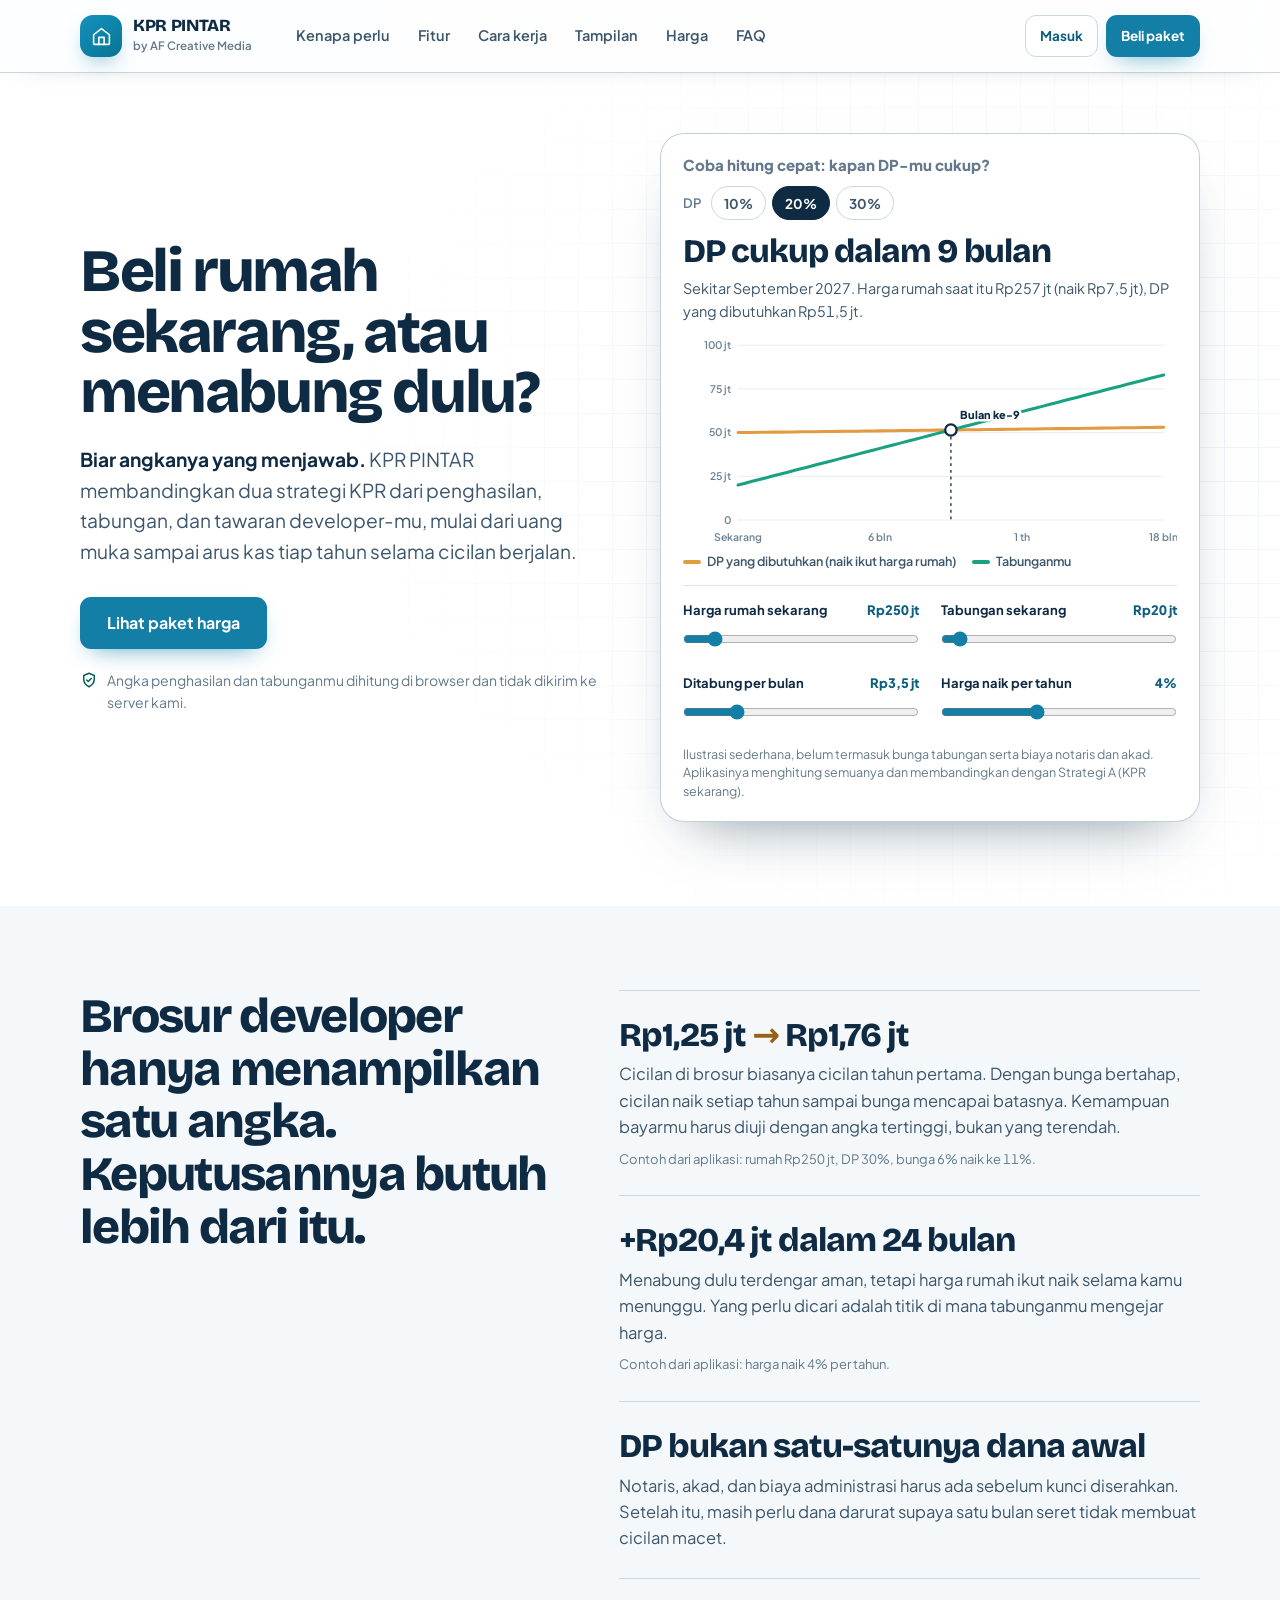
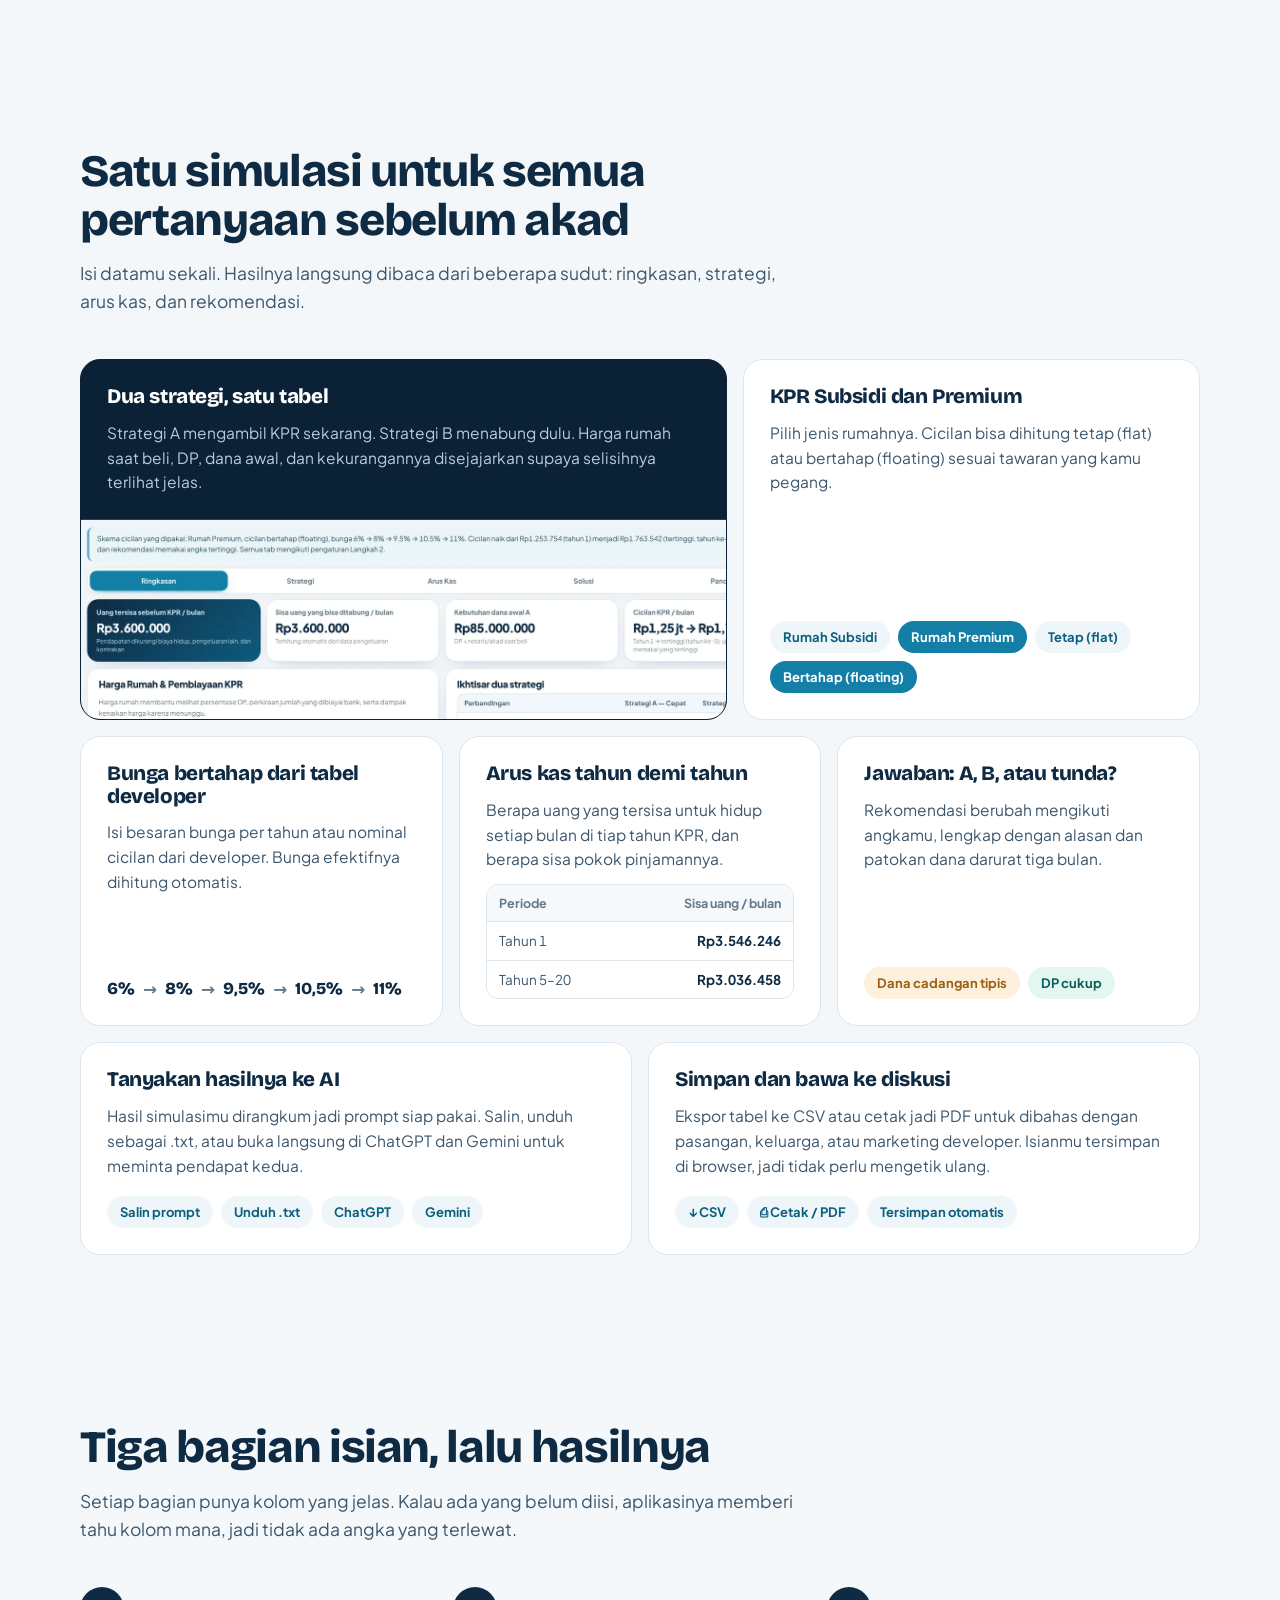
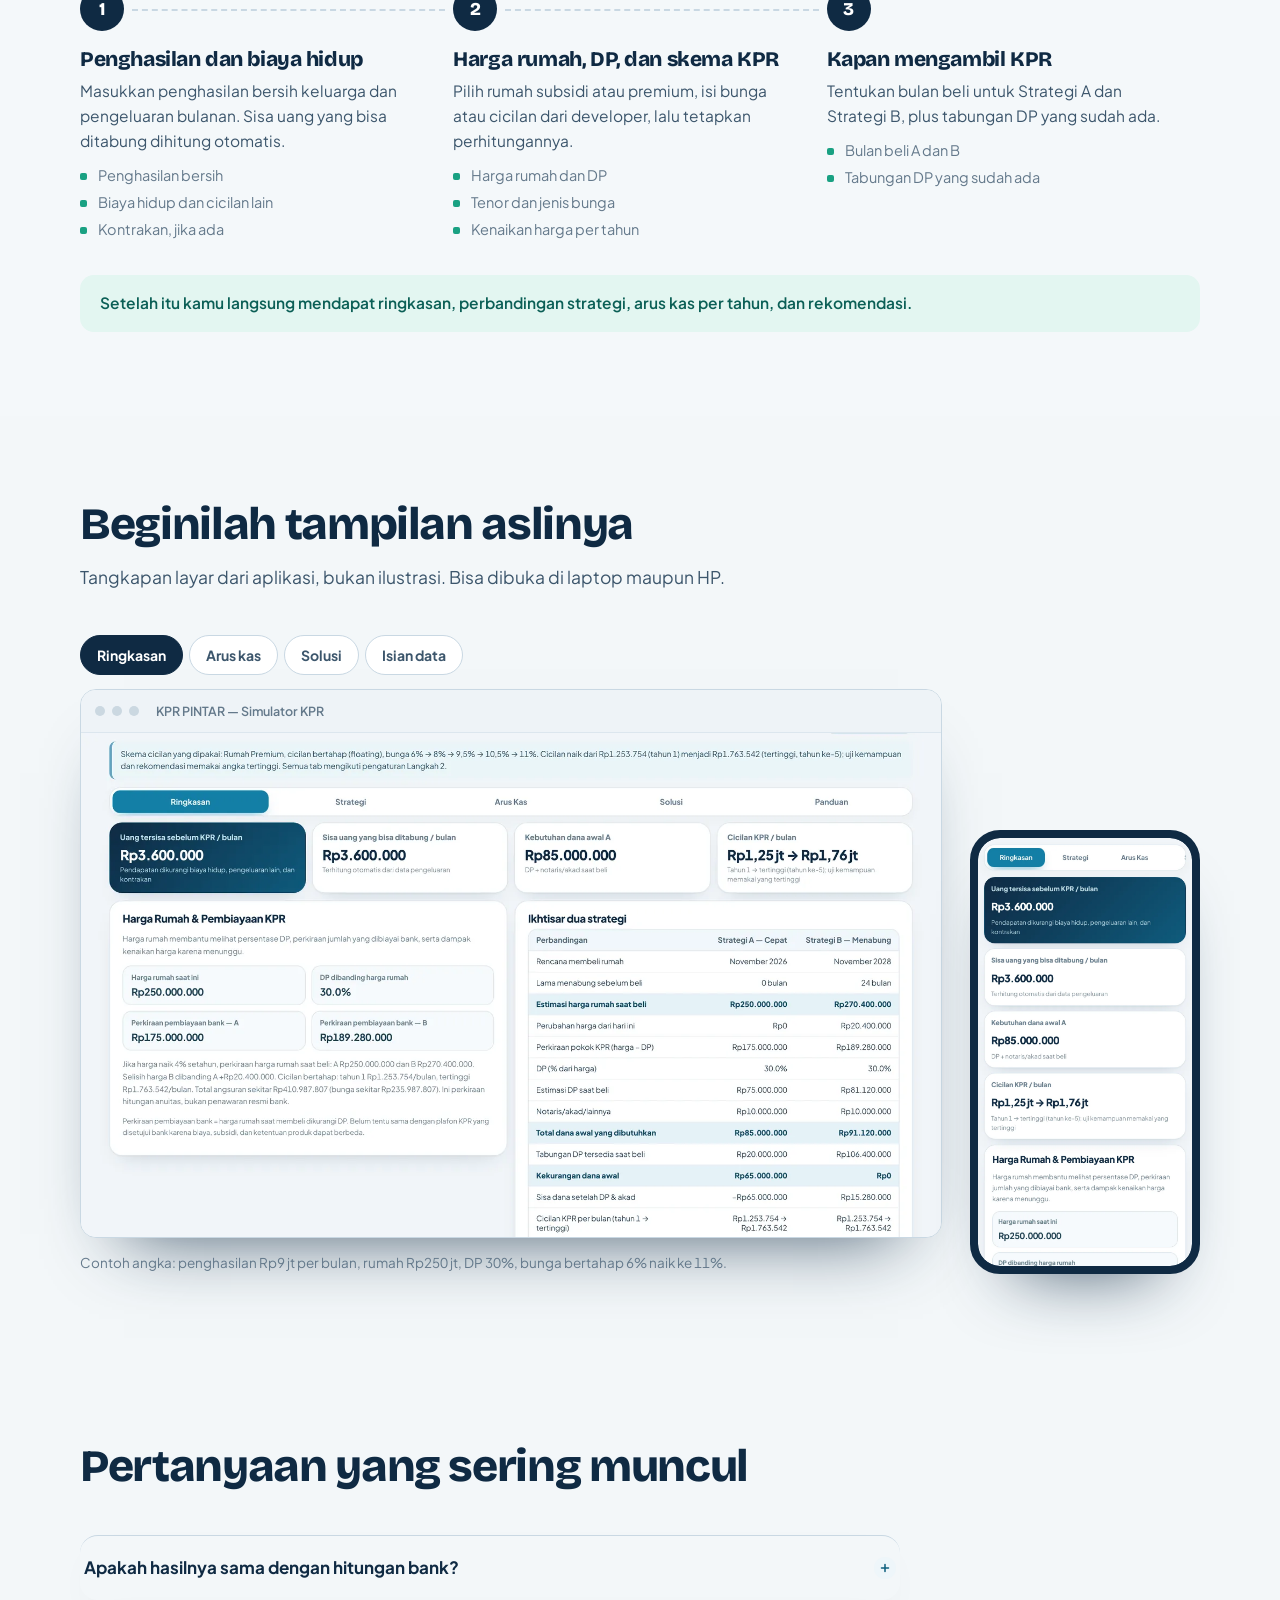
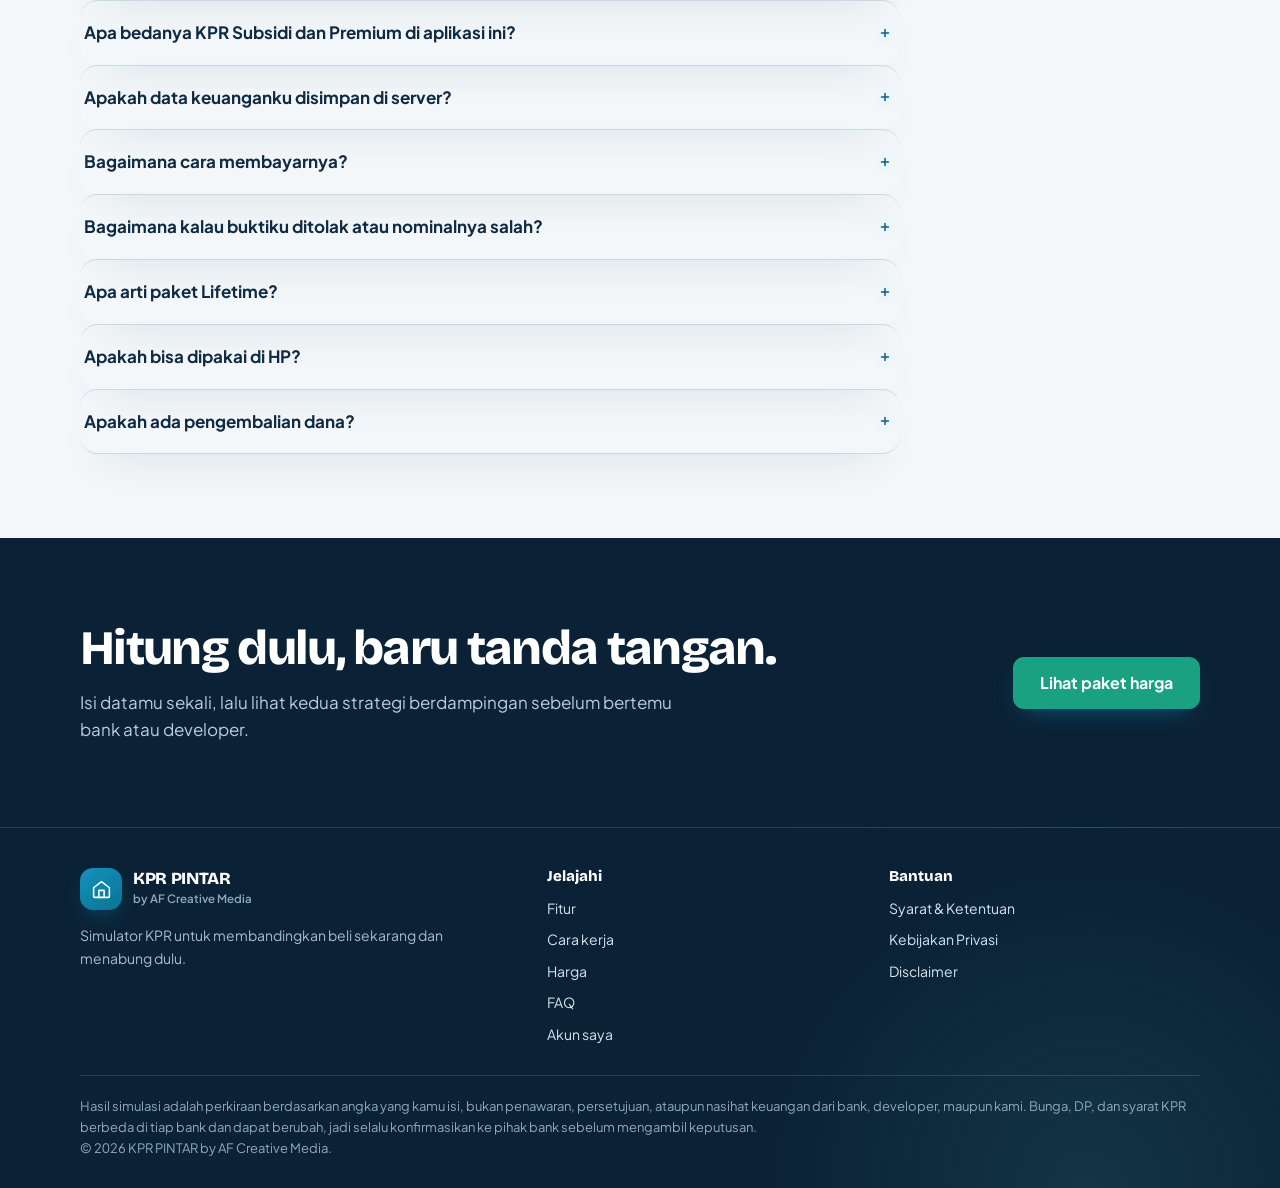
==== kprpintar/index.html @ 0c250f59 "Implement code changes to enhance functionality and improve performance Signed-off-by: Ferry Kusuma " ====
<!doctype html>
<html lang="id">
  <head>
    <meta charset="utf-8" />
    <meta name="viewport" content="width=device-width,initial-scale=1" />
    <title>
      KPR PINTAR — Simulator KPR: beli rumah sekarang atau menabung dulu
    </title>
    <meta
      name="description"
      content="Simulator KPR yang membandingkan ambil KPR sekarang dengan menabung dulu. Subsidi dan Premium, bunga bertahap, arus kas per tahun, dan rekomendasi dari angkamu sendiri."
    />
    <meta name="theme-color" content="#147fa6" />
    <meta property="og:title" content="KPR PINTAR — Simulator KPR" />
    <meta
      property="og:description"
      content="Beli rumah sekarang, atau menabung dulu? Bandingkan dua strategi KPR dari angkamu sendiri."
    />
    <meta property="og:type" content="website" />
    <link
      rel="icon"
      href="data:image/svg+xml,%3Csvg xmlns='http://www.w3.org/2000/svg' viewBox='0 0 64 64'%3E%3Crect width='64' height='64' rx='16' fill='%23147fa6'/%3E%3Cpath d='m14 31 18-14 18 14v18a2 2 0 0 1-2 2H16a2 2 0 0 1-2-2z' fill='none' stroke='white' stroke-width='4' stroke-linejoin='round'/%3E%3Cpath d='M27 51V37h10v14' fill='none' stroke='white' stroke-width='4' stroke-linejoin='round'/%3E%3C/svg%3E"
    />
    <link rel="stylesheet" href="assets/site.css" />
    <link rel="stylesheet" href="assets/modern.css" />
    <style>
      /* ===== halaman landing ===== */
      .sec {
        padding: 84px 0;
      }
      .sec.alt {
        background: var(--paper);
      }
      .sec-head {
        max-width: 720px;
        margin-bottom: 44px;
      }
      .sec-head h2 {
        font-size: clamp(1.85rem, 3.6vw, 2.8rem);
        letter-spacing: -0.03em;
      }
      .sec-head p {
        margin-top: 14px;
        font-size: 17.5px;
        max-width: 62ch;
      }
      .lead {
        font-size: clamp(1.05rem, 1.5vw, 1.2rem);
        line-height: 1.6;
        max-width: 56ch;
      }

      /* hero */
      .hero {
        position: relative;
        padding: 60px 0 84px;
        overflow: hidden;
        background: #fff;
      }
      .hero::before {
        content: "";
        position: absolute;
        inset: 0;
        background-image:
          linear-gradient(#e2ecf2 1px, transparent 1px),
          linear-gradient(90deg, #e2ecf2 1px, transparent 1px);
        background-size: 34px 34px;
        -webkit-mask-image: radial-gradient(
          ellipse 75% 85% at 78% 45%,
          #000 10%,
          transparent 72%
        );
        mask-image: radial-gradient(
          ellipse 75% 85% at 78% 45%,
          #000 10%,
          transparent 72%
        );
      }
      .hero .container {
        position: relative;
        display: grid;
        grid-template-columns: minmax(0, 1fr) minmax(0, 540px);
        gap: 56px;
        align-items: center;
      }
      .hero h1 {
        font-size: clamp(2.4rem, 4.7vw, 3.9rem);
        line-height: 1;
        letter-spacing: -0.04em;
        text-wrap: balance;
      }
      .hero .lead {
        margin-top: 22px;
      }
      .cta-row {
        display: flex;
        gap: 12px;
        flex-wrap: wrap;
        margin-top: 30px;
      }
      .hero-note {
        margin-top: 20px;
        font-size: 14px;
        color: var(--muted);
        display: flex;
        gap: 9px;
        align-items: flex-start;
        max-width: 52ch;
      }
      .hero-note svg {
        width: 18px;
        height: 18px;
        flex: none;
        margin-top: 2px;
        color: var(--aqua-d);
      }

      /* simulasi cepat */
      .sim {
        background: #fff;
        border: 1px solid var(--line);
        border-radius: 24px;
        padding: 22px 22px 20px;
        box-shadow:
          0 30px 60px -36px #0f2a4399,
          0 2px 0 #fff inset;
      }
      .sim-top {
        display: flex;
        justify-content: space-between;
        align-items: flex-start;
        gap: 12px;
        flex-wrap: wrap;
      }
      .sim h2 {
        font: 800 15px/1.2 var(--f-body);
        letter-spacing: 0;
        color: var(--muted);
      }
      .dp-chips {
        display: flex;
        gap: 6px;
        align-items: center;
      }
      .dp-chips span {
        font-size: 13px;
        font-weight: 600;
        color: var(--muted);
        margin-right: 4px;
      }
      .chip {
        min-height: 34px;
        padding: 0 12px;
        border-radius: 999px;
        border: 1.5px solid var(--line2);
        background: #fff;
        color: var(--ink2);
        font: 700 13.5px var(--f-body);
        cursor: pointer;
      }
      .chip[aria-pressed="true"] {
        background: var(--ink);
        border-color: var(--ink);
        color: #fff;
      }
      .sim-answer {
        margin: 14px 0 4px;
      }
      .sim-answer b {
        display: block;
        font: 800 clamp(1.5rem, 2.6vw, 2.05rem)/1.08 var(--f-head);
        letter-spacing: -0.03em;
        color: var(--ink);
      }
      .sim-answer p {
        margin-top: 8px;
        font-size: 14.5px;
        line-height: 1.55;
        color: var(--ink2);
      }
      .sim svg.chart {
        display: block;
        width: 100%;
        height: auto;
        margin-top: 8px;
      }
      .chart text {
        font: 600 11px var(--f-body);
        fill: #6b8294;
      }
      .chart .gl {
        stroke: #e5edf2;
        stroke-width: 1;
      }
      .chart .ln {
        fill: none;
        stroke-width: 3.2;
        stroke-linecap: round;
        stroke-linejoin: round;
      }
      .chart .ln.need {
        stroke: var(--amber);
      }
      .chart .ln.sav {
        stroke: var(--aqua);
      }
      .chart .mk {
        fill: #fff;
        stroke: var(--ink);
        stroke-width: 2.4;
      }
      .chart .vx {
        stroke: var(--ink);
        stroke-width: 1.4;
        stroke-dasharray: 3 4;
      }
      .chart .tag {
        font: 800 11.5px var(--f-body);
        fill: var(--ink);
        paint-order: stroke;
        stroke: #fff;
        stroke-width: 5px;
        stroke-linejoin: round;
      }
      .chart.draw .ln {
        stroke-dasharray: 1;
        stroke-dashoffset: 1;
        animation: dash 1.1s cubic-bezier(0.3, 0.7, 0.2, 1) 0.15s forwards;
      }
      @keyframes dash {
        to {
          stroke-dashoffset: 0;
        }
      }
      .legend {
        display: flex;
        gap: 16px;
        flex-wrap: wrap;
        font-size: 12.5px;
        font-weight: 600;
        color: var(--ink2);
        margin: 2px 0 14px;
      }
      .legend i {
        display: inline-block;
        width: 18px;
        height: 4px;
        border-radius: 2px;
        margin-right: 6px;
        vertical-align: middle;
      }
      .sliders {
        display: grid;
        grid-template-columns: 1fr 1fr;
        gap: 14px 22px;
        padding-top: 14px;
        border-top: 1px solid var(--line);
      }
      .sl label {
        display: flex;
        justify-content: space-between;
        gap: 8px;
        font-size: 13px;
        font-weight: 700;
        color: var(--ink);
        margin-bottom: 4px;
      }
      .sl output {
        font-weight: 800;
        color: var(--brand-d);
      }
      .sl input[type="range"] {
        width: 100%;
        accent-color: var(--brand);
        margin: 0;
        height: 28px;
      }
      .sim-foot {
        margin-top: 12px;
        font-size: 12.5px;
        color: var(--muted);
        line-height: 1.5;
      }

      /* masalah */
      .problem {
        display: grid;
        grid-template-columns: minmax(0, 0.9fr) minmax(0, 1.1fr);
        gap: 64px;
        align-items: start;
      }
      .problem h2 {
        font-size: clamp(1.9rem, 3.8vw, 3rem);
        letter-spacing: -0.035em;
        position: sticky;
        top: 96px;
      }
      .facts {
        display: grid;
        gap: 0;
      }
      .fact {
        padding: 26px 0;
        border-top: 1px solid var(--line2);
      }
      .fact:last-child {
        border-bottom: 1px solid var(--line2);
      }
      .fact b {
        display: block;
        font: 800 clamp(1.5rem, 2.6vw, 2.15rem)/1.1 var(--f-head);
        letter-spacing: -0.03em;
        color: var(--ink);
        margin-bottom: 8px;
      }
      .fact b em {
        font-style: normal;
        color: var(--amber-d);
      }
      .fact p {
        max-width: 52ch;
        font-size: 16.5px;
      }
      .fact small {
        display: block;
        margin-top: 8px;
        color: var(--muted);
        font-size: 13px;
      }

      /* fitur */
      .bento {
        display: grid;
        grid-template-columns: repeat(12, 1fr);
        gap: 16px;
      }
      .bx {
        border-radius: 20px;
        border: 1px solid var(--line);
        background: #fff;
        padding: 26px;
        display: flex;
        flex-direction: column;
        gap: 12px;
        min-width: 0;
      }
      .bx h3 {
        font-size: 1.28rem;
        letter-spacing: -0.02em;
      }
      .bx p {
        font-size: 15.5px;
      }
      .bx.s7 {
        grid-column: span 7;
      }
      .bx.s5 {
        grid-column: span 5;
      }
      .bx.s4 {
        grid-column: span 4;
      }
      .bx.s6 {
        grid-column: span 6;
      }
      .bx.dark {
        background: var(--navy);
        border-color: var(--navy);
        color: #b8cddc;
      }
      .bx.dark h3 {
        color: #fff;
      }
      .bx.shot {
        overflow: hidden;
        padding-bottom: 0;
      }
      .bx.shot .crop {
        margin: 12px -26px 0;
        height: 200px;
        overflow: hidden;
        border-top: 1px solid #ffffff22;
        position: relative;
      }
      .bx.shot .crop img {
        display: block;
        width: 118%;
        height: auto;
        max-width: none;
        margin-left: -3%;
        border-radius: 10px 10px 0 0;
        box-shadow: 0 -10px 40px -10px #0006;
      }
      .mini {
        display: flex;
        flex-wrap: wrap;
        gap: 8px;
        margin-top: auto;
        padding-top: 6px;
      }
      .pill {
        display: inline-flex;
        align-items: center;
        min-height: 32px;
        padding: 0 13px;
        border-radius: 999px;
        background: var(--brand-50);
        color: var(--brand-d);
        font: 700 13px var(--f-body);
      }
      .pill.on {
        background: var(--brand);
        color: #fff;
      }
      .pill.amber {
        background: var(--amber-50);
        color: var(--amber-d);
      }
      .pill.green {
        background: var(--aqua-50);
        color: var(--aqua-d);
      }
      .steps-mini {
        display: flex;
        align-items: center;
        flex-wrap: wrap;
        gap: 6px 8px;
        margin-top: auto;
        font: 800 1.05rem var(--f-head);
        color: var(--ink);
      }
      .steps-mini i {
        font-style: normal;
        color: var(--muted);
        font-family: var(--f-body);
      }
      .mini-tbl {
        margin-top: auto;
        font-size: 13.5px;
        border: 1px solid var(--line);
        border-radius: 12px;
        overflow: hidden;
      }
      .mini-tbl div {
        display: flex;
        justify-content: space-between;
        padding: 8px 12px;
        border-top: 1px solid var(--line);
      }
      .mini-tbl div:first-child {
        border-top: 0;
        background: #f5f9fb;
        color: var(--muted);
        font-weight: 700;
        font-size: 12.5px;
      }
      .mini-tbl b {
        color: var(--ink);
      }

      /* cara kerja */
      .how {
        display: grid;
        grid-template-columns: repeat(3, 1fr);
        gap: 0;
        counter-reset: s;
        position: relative;
      }
      .how > li {
        list-style: none;
        padding: 0 28px 0 0;
        position: relative;
      }
      .how > li::before {
        counter-increment: s;
        content: counter(s);
        display: grid;
        place-items: center;
        width: 44px;
        height: 44px;
        border-radius: 50%;
        background: var(--ink);
        color: #fff;
        font: 800 18px var(--f-head);
        margin-bottom: 18px;
        position: relative;
        z-index: 1;
      }
      .how > li::after {
        content: "";
        position: absolute;
        left: 52px;
        right: 8px;
        top: 22px;
        border-top: 2px dashed var(--line2);
      }
      .how > li:last-child::after {
        display: none;
      }
      .how h3 {
        font-size: 1.3rem;
        margin-bottom: 8px;
      }
      .how p {
        max-width: 34ch;
        font-size: 15.5px;
      }
      .how ul {
        margin: 10px 0 0;
        padding: 0;
        display: grid;
        gap: 4px;
        font-size: 14.5px;
        color: var(--muted);
      }
      .how ul li {
        list-style: none;
        padding: 0 0 0 18px;
        position: relative;
      }
      .how ul li::before {
        content: "";
        position: absolute;
        left: 0;
        top: 0.62em;
        width: 7px;
        height: 7px;
        border-radius: 2px;
        background: var(--aqua);
      }
      .how-end {
        margin-top: 34px;
        padding: 16px 20px;
        border-radius: 14px;
        background: var(--aqua-50);
        color: #0b5f56;
        font-weight: 600;
        font-size: 15.5px;
      }

      /* pratinjau */
      .preview {
        display: grid;
        grid-template-columns: minmax(0, 1fr) 230px;
        gap: 28px;
        align-items: end;
      }
      .tabs {
        display: flex;
        gap: 6px;
        margin-bottom: 14px;
        flex-wrap: wrap;
      }
      .tabs button {
        min-height: 40px;
        padding: 0 16px;
        border-radius: 999px;
        border: 1.5px solid var(--line2);
        background: #fff;
        color: var(--ink2);
        font: 700 14px var(--f-body);
        cursor: pointer;
      }
      .tabs button[aria-selected="true"] {
        background: var(--ink);
        border-color: var(--ink);
        color: #fff;
      }
      .frame {
        border-radius: 16px;
        overflow: hidden;
        border: 1px solid var(--line2);
        background: #fff;
        box-shadow: 0 40px 70px -44px #0f2a43cc;
      }
      .frame-bar {
        display: flex;
        align-items: center;
        gap: 7px;
        padding: 11px 14px;
        background: #eef3f7;
        border-bottom: 1px solid var(--line);
      }
      .frame-bar i {
        width: 10px;
        height: 10px;
        border-radius: 50%;
        background: #cbd8e1;
      }
      .frame-bar span {
        margin-left: 10px;
        font-size: 12.5px;
        font-weight: 600;
        color: var(--muted);
      }
      .frame img {
        display: block;
        width: 100%;
        height: auto;
        background: #f3f6f8;
      }
      .phone {
        border-radius: 30px;
        border: 8px solid var(--ink);
        background: var(--ink);
        overflow: hidden;
        box-shadow: 0 40px 70px -44px #0f2a43cc;
      }
      .phone img {
        display: block;
        width: 100%;
        height: auto;
        border-radius: 22px;
      }
      .cap {
        margin-top: 14px;
        font-size: 13.5px;
        color: var(--muted);
      }

      /* harga */
      .plans {
        display: grid;
        grid-template-columns: repeat(auto-fit, minmax(235px, 1fr));
        gap: 16px;
        align-items: stretch;
      }
      .plan {
        display: flex;
        flex-direction: column;
        background: #fff;
        border: 1.5px solid var(--line);
        border-radius: 22px;
        padding: 26px 24px 24px;
        position: relative;
      }
      .plan h3 {
        font-size: 1.35rem;
      }
      .plan .desc {
        margin-top: 8px;
        font-size: 14.5px;
        min-height: 3.1em;
      }
      .plan .price {
        margin: 20px 0 2px;
        font: 800 2.35rem/1 var(--f-head);
        letter-spacing: -0.04em;
        color: var(--ink);
      }
      .plan .per {
        font-size: 13.5px;
        color: var(--muted);
        font-weight: 600;
      }
      .plan .eq {
        font-size: 13px;
        color: var(--aqua-d);
        font-weight: 700;
        margin-top: 2px;
        min-height: 1.4em;
      }
      .plan ul {
        list-style: none;
        margin: 20px 0 24px;
        padding: 18px 0 0;
        border-top: 1px solid var(--line);
        display: grid;
        gap: 10px;
        font-size: 14.5px;
      }
      .plan li {
        display: flex;
        gap: 10px;
        align-items: flex-start;
      }
      .plan li svg {
        width: 18px;
        height: 18px;
        flex: none;
        margin-top: 2px;
        color: var(--aqua-d);
      }
      .plan .btn {
        margin-top: auto;
      }
      .plan .tag {
        position: absolute;
        top: -13px;
        left: 20px;
        padding: 4px 12px;
        border-radius: 999px;
        background: var(--aqua);
        color: #fff;
        font: 800 12.5px var(--f-body);
      }
      .plan.hl {
        border-color: var(--aqua);
        box-shadow: 0 24px 44px -30px #18a999aa;
      }
      .plan.life {
        background: var(--navy);
        border-color: var(--navy);
      }
      .plan.life h3,
      .plan.life .price {
        color: #fff;
      }
      .plan.life .desc,
      .plan.life .per,
      .plan.life li {
        color: #b8cddc;
      }
      .plan.life ul {
        border-color: #ffffff26;
      }
      .plan.life .eq {
        color: #7fe0d1;
      }
      .plan.life li svg {
        color: #5fd6c4;
      }
      .plans-state {
        padding: 40px;
        text-align: center;
        color: var(--muted);
        border: 1.5px dashed var(--line2);
        border-radius: 18px;
        grid-column: 1/-1;
      }
      .have {
        margin-bottom: 22px;
      }
      .pay-steps {
        display: grid;
        grid-template-columns: repeat(4, 1fr);
        gap: 14px;
        margin-top: 44px;
        counter-reset: p;
        padding: 0;
        list-style: none;
      }
      .pay-steps li {
        counter-increment: p;
        padding: 16px 18px;
        border-radius: 16px;
        background: #fff;
        border: 1px solid var(--line);
        font-size: 14.5px;
        line-height: 1.5;
      }
      .pay-steps li::before {
        content: counter(p);
        display: inline-grid;
        place-items: center;
        width: 26px;
        height: 26px;
        border-radius: 50%;
        background: var(--brand-50);
        color: var(--brand-d);
        font: 800 13px var(--f-head);
        margin-bottom: 8px;
      }
      .pay-steps b {
        display: block;
        color: var(--ink);
        font-size: 15px;
        margin-bottom: 2px;
      }
      .pay-note {
        margin-top: 16px;
        font-size: 14px;
        color: var(--muted);
      }

      /* faq */
      .faq {
        max-width: 820px;
      }
      .faq details {
        border-top: 1px solid var(--line2);
      }
      .faq details:last-child {
        border-bottom: 1px solid var(--line2);
      }
      .faq summary {
        list-style: none;
        cursor: pointer;
        display: flex;
        justify-content: space-between;
        align-items: center;
        gap: 16px;
        padding: 20px 4px;
        font: 700 17px/1.4 var(--f-body);
        color: var(--ink);
      }
      .faq summary::-webkit-details-marker {
        display: none;
      }
      .faq summary::after {
        content: "";
        flex: none;
        width: 22px;
        height: 22px;
        border-radius: 50%;
        background: var(--brand-50)
          url("data:image/svg+xml,%3Csvg xmlns='http://www.w3.org/2000/svg' viewBox='0 0 24 24' fill='none' stroke='%230e5f7e' stroke-width='2.6' stroke-linecap='round'%3E%3Cpath d='M12 6v12M6 12h12'/%3E%3C/svg%3E")
          center/14px no-repeat;
        transition: transform 0.2s;
      }
      .faq details[open] summary::after {
        transform: rotate(45deg);
      }
      .faq details p {
        padding: 0 44px 22px 4px;
        font-size: 16px;
        max-width: 66ch;
      }

      /* penutup */
      .closing {
        background: var(--navy);
        color: #b8cddc;
        padding: 84px 0;
      }
      .closing .container {
        display: grid;
        grid-template-columns: minmax(0, 1.2fr) auto;
        gap: 32px;
        align-items: center;
      }
      .closing h2 {
        color: #fff;
        font-size: clamp(1.9rem, 3.8vw, 3rem);
        letter-spacing: -0.035em;
        max-width: 22ch;
        text-wrap: balance;
      }
      .closing p {
        margin-top: 14px;
        max-width: 50ch;
        font-size: 17px;
      }
      .closing .cta-row {
        margin: 0;
      }
      .subscription-dialog {
        width: min(1120px, calc(100% - 28px));
        max-height: min(90vh, 920px);
        padding: 0;
        overflow: auto;
        border: 1px solid #ffffffb8;
        border-radius: 24px;
        background: rgba(255, 255, 255, 0.88);
        color: var(--ink2);
        box-shadow: 0 36px 100px -38px #071e34aa;
        backdrop-filter: blur(18px) saturate(1.25);
        -webkit-backdrop-filter: blur(18px) saturate(1.25);
      }
      .subscription-dialog::backdrop {
        background: rgba(7, 28, 44, 0.42);
        backdrop-filter: blur(6px);
        -webkit-backdrop-filter: blur(6px);
      }
      .subscription-dialog .sub-dlg {
        padding: clamp(20px, 4vw, 36px);
      }
      .subscription-dialog .sub-dlg-head {
        display: flex;
        align-items: flex-start;
        justify-content: space-between;
        gap: 18px;
        margin-bottom: 24px;
      }
      .subscription-dialog h2 {
        font-size: clamp(1.55rem, 3vw, 2.2rem);
      }
      .subscription-dialog .sub-dlg-head p {
        margin-top: 8px;
        color: var(--muted);
      }
      .subscription-dialog .sub-dlg-close {
        display: grid;
        place-items: center;
        flex: none;
        width: 40px;
        height: 40px;
        border: 1px solid var(--line);
        border-radius: 50%;
        background: rgba(255, 255, 255, 0.78);
        color: var(--ink);
        font-size: 24px;
        cursor: pointer;
      }
      .subscription-dialog .plans {
        grid-template-columns: repeat(auto-fit, minmax(min(100%, 210px), 1fr));
        gap: 18px;
        padding: 2px 2px 12px;
      }
      @media (max-width: 560px) {
        .subscription-dialog {
          width: calc(100% - 20px);
          max-height: 92vh;
          border-radius: 18px;
        }
        .subscription-dialog .sub-dlg-head {
          margin-bottom: 18px;
        }
      }
      .site-foot {
        border-top: 1px solid #ffffff1f;
      }

      @media (max-width: 1020px) {
        .hero .container {
          grid-template-columns: 1fr;
          gap: 40px;
        }
        .problem {
          grid-template-columns: 1fr;
          gap: 28px;
        }
        .problem h2 {
          position: static;
        }
        .bx.s7,
        .bx.s5,
        .bx.s4,
        .bx.s6 {
          grid-column: span 12;
        }
        .how {
          grid-template-columns: 1fr;
          gap: 34px;
        }
        .how > li {
          padding: 0;
        }
        .how > li::after {
          display: none;
        }
        .preview {
          grid-template-columns: 1fr;
        }
        .preview .phone-wrap {
          display: none;
        }
        .pay-steps {
          grid-template-columns: 1fr 1fr;
        }
        .closing .container {
          grid-template-columns: 1fr;
        }
      }
      @media (max-width: 560px) {
        .chart text {
          font-size: 15px;
        }
        .chart .tag {
          font-size: 16px;
        }
        .sec {
          padding: 60px 0;
        }
        .hero {
          padding: 36px 0 56px;
        }
        .sliders {
          grid-template-columns: 1fr;
        }
        .pay-steps {
          grid-template-columns: 1fr;
        }
        .cta-row .btn {
          flex: 1 1 100%;
        }
        .faq details p {
          padding-right: 4px;
        }
      }
    </style>
  </head>
  <body>
    <header class="nav" id="top">
      <div class="container">
        <a class="brand" href="index.html" aria-label="KPR PINTAR — beranda">
          <span class="brand-mark"
            ><svg
              viewBox="0 0 24 24"
              fill="none"
              stroke="currentColor"
              stroke-width="1.8"
              stroke-linecap="round"
              stroke-linejoin="round"
            >
              <path d="m3 10 9-7 9 7v10a1 1 0 0 1-1 1H4a1 1 0 0 1-1-1z" />
              <path d="M9 21v-8h6v8" /></svg
          ></span>
          <span><b>KPR PINTAR</b><small>by AF Creative Media</small></span>
        </a>
        <nav class="nav-links" aria-label="Menu utama">
          <a href="#masalah">Kenapa perlu</a><a href="#fitur">Fitur</a
          ><a href="#cara">Cara kerja</a><a href="#pratinjau">Tampilan</a
          ><a href="#subscriptionDialog" data-open-subscription aria-haspopup="dialog"
            >Harga</a
          ><a href="#faq">FAQ</a>
        </nav>
        <div class="nav-auth" id="navAuth"></div>
        <button
          class="nav-toggle"
          type="button"
          aria-label="Buka menu"
          aria-expanded="false"
        >
          <svg
            viewBox="0 0 24 24"
            fill="none"
            stroke="currentColor"
            stroke-width="2"
            stroke-linecap="round"
          >
            <path d="M4 7h16M4 12h16M4 17h16" />
          </svg>
        </button>
      </div>
    </header>

    <main>
      <!-- ============ HERO ============ -->
      <section class="hero">
        <div class="container">
          <div>
            <h1>Beli rumah sekarang, atau menabung dulu?</h1>
            <p class="lead">
              <b style="color: var(--ink)">Biar angkanya yang menjawab.</b> KPR
              PINTAR membandingkan dua strategi KPR dari penghasilan, tabungan,
              dan tawaran developer-mu, mulai dari uang muka sampai arus kas
              tiap tahun selama cicilan berjalan.
            </p>
            <div class="cta-row">
              <button
                class="btn btn-primary btn-lg"
                type="button"
                data-open-subscription
                aria-haspopup="dialog"
                aria-controls="subscriptionDialog"
              >
                Lihat paket harga
              </button>
            </div>
            <p class="hero-note">
              <svg
                viewBox="0 0 24 24"
                fill="none"
                stroke="currentColor"
                stroke-width="2"
                stroke-linecap="round"
                stroke-linejoin="round"
              >
                <path d="M12 3 5 6v5c0 4.5 3 8 7 10 4-2 7-5.5 7-10V6z" />
                <path d="m9 12 2 2 4-4" /></svg
              ><span
                >Angka penghasilan dan tabunganmu dihitung di browser dan tidak
                dikirim ke server kami.</span
              >
            </p>
          </div>

          <!-- simulasi cepat -->
          <div class="sim" aria-labelledby="simTitle">
            <div class="sim-top">
              <h2 id="simTitle">Coba hitung cepat: kapan DP-mu cukup?</h2>
              <div
                class="dp-chips"
                role="group"
                aria-label="DP dibanding harga rumah"
              >
                <span>DP</span>
                <button
                  class="chip"
                  type="button"
                  data-dp="0.1"
                  aria-pressed="false"
                >
                  10%
                </button>
                <button
                  class="chip"
                  type="button"
                  data-dp="0.2"
                  aria-pressed="true"
                >
                  20%
                </button>
                <button
                  class="chip"
                  type="button"
                  data-dp="0.3"
                  aria-pressed="false"
                >
                  30%
                </button>
              </div>
            </div>
            <div class="sim-answer" aria-live="polite">
              <b id="simHead">–</b>
              <p id="simSub"></p>
            </div>
            <svg
              class="chart draw"
              id="simChart"
              viewBox="0 0 520 230"
              role="img"
              aria-label="Grafik DP yang harus disiapkan dibanding tabunganmu"
            ></svg>
            <div class="legend">
              <span
                ><i style="background: var(--amber)"></i>DP yang dibutuhkan
                (naik ikut harga rumah)</span
              ><span><i style="background: var(--aqua)"></i>Tabunganmu</span>
            </div>
            <div class="sliders">
              <div class="sl">
                <label for="sHarga"
                  >Harga rumah sekarang <output id="oHarga"></output></label
                ><input
                  id="sHarga"
                  type="range"
                  min="100000000"
                  max="1500000000"
                  step="10000000"
                  value="250000000"
                />
              </div>
              <div class="sl">
                <label for="sAwal"
                  >Tabungan sekarang <output id="oAwal"></output></label
                ><input
                  id="sAwal"
                  type="range"
                  min="0"
                  max="400000000"
                  step="5000000"
                  value="20000000"
                />
              </div>
              <div class="sl">
                <label for="sBln"
                  >Ditabung per bulan <output id="oBln"></output></label
                ><input
                  id="sBln"
                  type="range"
                  min="500000"
                  max="15000000"
                  step="250000"
                  value="3600000"
                />
              </div>
              <div class="sl">
                <label for="sG"
                  >Harga naik per tahun <output id="oG"></output></label
                ><input
                  id="sG"
                  type="range"
                  min="0"
                  max="10"
                  step="0.5"
                  value="4"
                />
              </div>
            </div>
            <p class="sim-foot">
              Ilustrasi sederhana, belum termasuk bunga tabungan serta biaya
              notaris dan akad. Aplikasinya menghitung semuanya dan
              membandingkan dengan Strategi A (KPR sekarang).
            </p>
          </div>
        </div>
      </section>

      <!-- ============ MASALAH ============ -->
      <section class="sec alt" id="masalah">
        <div class="container problem">
          <h2>
            Brosur developer hanya menampilkan satu angka. Keputusannya butuh
            lebih dari itu.
          </h2>
          <div class="facts">
            <div class="fact">
              <b>Rp1,25 jt <em>→</em> Rp1,76 jt</b>
              <p>
                Cicilan di brosur biasanya cicilan tahun pertama. Dengan bunga
                bertahap, cicilan naik setiap tahun sampai bunga mencapai
                batasnya. Kemampuan bayarmu harus diuji dengan angka tertinggi,
                bukan yang terendah.
              </p>
              <small
                >Contoh dari aplikasi: rumah Rp250 jt, DP 30%, bunga 6% naik ke
                11%.</small
              >
            </div>
            <div class="fact">
              <b>+Rp20,4 jt dalam 24 bulan</b>
              <p>
                Menabung dulu terdengar aman, tetapi harga rumah ikut naik
                selama kamu menunggu. Yang perlu dicari adalah titik di mana
                tabunganmu mengejar harga.
              </p>
              <small>Contoh dari aplikasi: harga naik 4% per tahun.</small>
            </div>
            <div class="fact">
              <b>DP bukan satu-satunya dana awal</b>
              <p>
                Notaris, akad, dan biaya administrasi harus ada sebelum kunci
                diserahkan. Setelah itu, masih perlu dana darurat supaya satu
                bulan seret tidak membuat cicilan macet.
              </p>
            </div>
          </div>
        </div>
      </section>

      <!-- ============ FITUR ============ -->
      <section class="sec" id="fitur">
        <div class="container">
          <div class="sec-head">
            <h2>Satu simulasi untuk semua pertanyaan sebelum akad</h2>
            <p>
              Isi datamu sekali. Hasilnya langsung dibaca dari beberapa sudut:
              ringkasan, strategi, arus kas, dan rekomendasi.
            </p>
          </div>
          <div class="bento">
            <article class="bx dark shot s7">
              <h3>Dua strategi, satu tabel</h3>
              <p>
                Strategi A mengambil KPR sekarang. Strategi B menabung dulu.
                Harga rumah saat beli, DP, dana awal, dan kekurangannya
                disejajarkan supaya selisihnya terlihat jelas.
              </p>
              <div class="crop">
                <img
                  src="assets/img/app-ringkasan.webp"
                  width="1600"
                  height="937"
                  loading="lazy"
                  alt="Tabel ikhtisar dua strategi di KPR PINTAR"
                />
              </div>
            </article>
            <article class="bx s5">
              <h3>KPR Subsidi dan Premium</h3>
              <p>
                Pilih jenis rumahnya. Cicilan bisa dihitung tetap (flat) atau
                bertahap (floating) sesuai tawaran yang kamu pegang.
              </p>
              <div class="mini">
                <span class="pill">Rumah Subsidi</span
                ><span class="pill on">Rumah Premium</span
                ><span class="pill">Tetap (flat)</span
                ><span class="pill on">Bertahap (floating)</span>
              </div>
            </article>
            <article class="bx s4">
              <h3>Bunga bertahap dari tabel developer</h3>
              <p>
                Isi besaran bunga per tahun atau nominal cicilan dari developer.
                Bunga efektifnya dihitung otomatis.
              </p>
              <div class="steps-mini">
                6% <i>→</i> 8% <i>→</i> 9,5% <i>→</i> 10,5% <i>→</i> 11%
              </div>
            </article>
            <article class="bx s4">
              <h3>Arus kas tahun demi tahun</h3>
              <p>
                Berapa uang yang tersisa untuk hidup setiap bulan di tiap tahun
                KPR, dan berapa sisa pokok pinjamannya.
              </p>
              <div class="mini-tbl">
                <div><span>Periode</span><span>Sisa uang / bulan</span></div>
                <div><span>Tahun 1</span><b>Rp3.546.246</b></div>
                <div><span>Tahun 5–20</span><b>Rp3.036.458</b></div>
              </div>
            </article>
            <article class="bx s4">
              <h3>Jawaban: A, B, atau tunda?</h3>
              <p>
                Rekomendasi berubah mengikuti angkamu, lengkap dengan alasan dan
                patokan dana darurat tiga bulan.
              </p>
              <div class="mini">
                <span class="pill amber">Dana cadangan tipis</span
                ><span class="pill green">DP cukup</span>
              </div>
            </article>
            <article class="bx s6">
              <h3>Tanyakan hasilnya ke AI</h3>
              <p>
                Hasil simulasimu dirangkum jadi prompt siap pakai. Salin, unduh
                sebagai .txt, atau buka langsung di ChatGPT dan Gemini untuk
                meminta pendapat kedua.
              </p>
              <div class="mini">
                <span class="pill">Salin prompt</span
                ><span class="pill">Unduh .txt</span
                ><span class="pill">ChatGPT</span
                ><span class="pill">Gemini</span>
              </div>
            </article>
            <article class="bx s6">
              <h3>Simpan dan bawa ke diskusi</h3>
              <p>
                Ekspor tabel ke CSV atau cetak jadi PDF untuk dibahas dengan
                pasangan, keluarga, atau marketing developer. Isianmu tersimpan
                di browser, jadi tidak perlu mengetik ulang.
              </p>
              <div class="mini">
                <span class="pill">↓ CSV</span
                ><span class="pill">⎙ Cetak / PDF</span
                ><span class="pill">Tersimpan otomatis</span>
              </div>
            </article>
          </div>
        </div>
      </section>

      <!-- ============ CARA KERJA ============ -->
      <section class="sec alt" id="cara">
        <div class="container">
          <div class="sec-head">
            <h2>Tiga bagian isian, lalu hasilnya</h2>
            <p>
              Setiap bagian punya kolom yang jelas. Kalau ada yang belum diisi,
              aplikasinya memberi tahu kolom mana, jadi tidak ada angka yang
              terlewat.
            </p>
          </div>
          <ol class="how" style="padding: 0; margin: 0">
            <li>
              <h3>Penghasilan dan biaya hidup</h3>
              <p>
                Masukkan penghasilan bersih keluarga dan pengeluaran bulanan.
                Sisa uang yang bisa ditabung dihitung otomatis.
              </p>
              <ul>
                <li>Penghasilan bersih</li>
                <li>Biaya hidup dan cicilan lain</li>
                <li>Kontrakan, jika ada</li>
              </ul>
            </li>
            <li>
              <h3>Harga rumah, DP, dan skema KPR</h3>
              <p>
                Pilih rumah subsidi atau premium, isi bunga atau cicilan dari
                developer, lalu tetapkan perhitungannya.
              </p>
              <ul>
                <li>Harga rumah dan DP</li>
                <li>Tenor dan jenis bunga</li>
                <li>Kenaikan harga per tahun</li>
              </ul>
            </li>
            <li>
              <h3>Kapan mengambil KPR</h3>
              <p>
                Tentukan bulan beli untuk Strategi A dan Strategi B, plus
                tabungan DP yang sudah ada.
              </p>
              <ul>
                <li>Bulan beli A dan B</li>
                <li>Tabungan DP yang sudah ada</li>
              </ul>
            </li>
          </ol>
          <p class="how-end">
            Setelah itu kamu langsung mendapat ringkasan, perbandingan strategi,
            arus kas per tahun, dan rekomendasi.
          </p>
        </div>
      </section>

      <!-- ============ PRATINJAU ============ -->
      <section class="sec" id="pratinjau">
        <div class="container">
          <div class="sec-head">
            <h2>Beginilah tampilan aslinya</h2>
            <p>
              Tangkapan layar dari aplikasi, bukan ilustrasi. Bisa dibuka di
              laptop maupun HP.
            </p>
          </div>
          <div class="preview">
            <div>
              <div class="tabs" role="tablist" aria-label="Pilih tampilan">
                <button
                  role="tab"
                  type="button"
                  aria-selected="true"
                  data-img="ringkasan"
                  data-alt="Tab Ringkasan: kartu angka utama dan ikhtisar dua strategi"
                >
                  Ringkasan
                </button>
                <button
                  role="tab"
                  type="button"
                  aria-selected="false"
                  data-img="arus"
                  data-alt="Tab Arus Kas: kondisi keuangan per tahun selama KPR"
                >
                  Arus kas
                </button>
                <button
                  role="tab"
                  type="button"
                  aria-selected="false"
                  data-img="solusi"
                  data-alt="Tab Solusi: rekomendasi A, B, atau tunda beserta alasannya"
                >
                  Solusi
                </button>
                <button
                  role="tab"
                  type="button"
                  aria-selected="false"
                  data-img="isian"
                  data-alt="Langkah pengisian data penghasilan dan biaya hidup"
                >
                  Isian data
                </button>
              </div>
              <div class="frame">
                <div class="frame-bar">
                  <i></i><i></i><i></i><span>KPR PINTAR — Simulator KPR</span>
                </div>
                <img
                  id="shotImg"
                  src="assets/img/app-ringkasan.webp"
                  width="1600"
                  height="937"
                  alt="Tab Ringkasan: kartu angka utama dan ikhtisar dua strategi"
                />
              </div>
              <p class="cap">
                Contoh angka: penghasilan Rp9 jt per bulan, rumah Rp250 jt, DP
                30%, bunga bertahap 6% naik ke 11%.
              </p>
            </div>
            <div class="phone-wrap">
              <div class="phone">
                <img
                  src="assets/img/app-mobile.webp"
                  width="780"
                  height="1560"
                  alt="Tampilan KPR PINTAR di layar HP"
                />
              </div>
            </div>
          </div>
        </div>
      </section>

      <!-- ============ FAQ ============ -->
      <section class="sec" id="faq">
        <div class="container">
          <div class="sec-head"><h2>Pertanyaan yang sering muncul</h2></div>
          <div class="faq">
            <details>
              <summary>Apakah hasilnya sama dengan hitungan bank?</summary>
              <p>
                Tidak selalu. KPR PINTAR memakai perhitungan anuitas dari angka
                yang kamu isi, jadi hasilnya perkiraan. Persetujuan, plafon,
                bunga final, dan biaya tambahan tetap ditentukan bank dan
                developer. Gunakan hasilnya untuk mempersiapkan diri sebelum
                bertemu mereka.
              </p>
            </details>
            <details>
              <summary>
                Apa bedanya KPR Subsidi dan Premium di aplikasi ini?
              </summary>
              <p>
                Rumah Subsidi memakai bunga subsidi yang kamu isi dan tetap
                sepanjang tenor. Rumah Premium bisa dihitung dengan bunga tetap
                (flat) atau bertahap (floating) dari tabel developer. Syarat
                subsidi, batas harga, dan besaran bunga bisa berubah, jadi
                pastikan angkanya ke pihak bank atau developer.
              </p>
            </details>
            <details>
              <summary>Apakah data keuanganku disimpan di server?</summary>
              <p>
                Isian simulasi, seperti penghasilan, tabungan, dan harga rumah,
                dihitung dan disimpan di browser perangkatmu sendiri. Yang kami
                simpan hanya akunmu (nama, email, dan nama dan email) serta
                riwayat pesanan dan bukti transfer.
              </p>
            </details>
            <details>
              <summary>Bagaimana cara membayarnya?</summary>
              <p>
                Pilih paket, daftar atau masuk dengan email dan password, lalu
                transfer ke rekening yang tampil di halaman pembayaran sesuai
                nominal tepat, termasuk tiga digit kode unik. Setelah itu unggah
                bukti transfer dan isi nama pengirim. Admin memeriksa
                pembayaranmu, lalu akses dibuka dan kamu bisa langsung memakai
                kalkulator.
              </p>
            </details>
            <details>
              <summary>
                Bagaimana kalau buktiku ditolak atau nominalnya salah?
              </summary>
              <p>
                Alasan penolakan ditampilkan di halaman pembayaranmu, dan kamu
                bisa mengirim ulang bukti yang benar. Jika sudah telanjur
                transfer dengan nominal berbeda, tulis nominalnya di kolom
                catatan atau hubungi admin lewat kontak di bagian bawah halaman.
              </p>
            </details>
            <details>
              <summary>Apa arti paket Lifetime?</summary>
              <p>
                Akses tanpa batas waktu untuk akunmu, tanpa biaya perpanjangan,
                selama layanan KPR PINTAR masih berjalan. Rinciannya ada di
                Syarat &amp; Ketentuan.
              </p>
            </details>
            <details>
              <summary>Apakah bisa dipakai di HP?</summary>
              <p>
                Bisa. Tampilannya menyesuaikan layar HP, dan isianmu tersimpan
                otomatis di browser yang sama sehingga bisa dilanjutkan kapan
                saja.
              </p>
            </details>
            <details>
              <summary>Apakah ada pengembalian dana?</summary>
              <p>
                Akses dibuka langsung setelah pembayaran diverifikasi, jadi
                pembayaran yang sudah disetujui pada dasarnya tidak dapat
                dikembalikan, kecuali ada kendala dari pihak kami. Kebijakan
                lengkapnya ada di Syarat &amp; Ketentuan.
              </p>
            </details>
          </div>
        </div>
      </section>

      <!-- ============ PENUTUP ============ -->
      <section class="closing">
        <div class="container">
          <div>
            <h2>Hitung dulu, baru tanda tangan.</h2>
            <p>
              Isi datamu sekali, lalu lihat kedua strategi berdampingan sebelum
              bertemu bank atau developer.
            </p>
          </div>
          <div class="cta-row">
            <button
              class="btn btn-aqua btn-lg"
              type="button"
              data-open-subscription
              aria-haspopup="dialog"
              aria-controls="subscriptionDialog"
            >
              Lihat paket harga
            </button>
          </div>
        </div>
      </section>
    </main>

    <footer class="site-foot">
      <div class="container">
        <div class="foot-grid">
          <div>
            <a class="brand" href="index.html"
              ><span class="brand-mark"
                ><svg
                  viewBox="0 0 24 24"
                  fill="none"
                  stroke="currentColor"
                  stroke-width="1.8"
                  stroke-linecap="round"
                  stroke-linejoin="round"
                >
                  <path d="m3 10 9-7 9 7v10a1 1 0 0 1-1 1H4a1 1 0 0 1-1-1z" />
                  <path d="M9 21v-8h6v8" /></svg></span
              ><span
                ><b>KPR PINTAR</b><small>by AF Creative Media</small></span
              ></a
            >
            <p style="margin-top: 14px; max-width: 38ch">
              Simulator KPR untuk membandingkan beli sekarang dan menabung dulu.
            </p>
          </div>
          <div>
            <h4>Jelajahi</h4>
            <ul>
              <li><a href="#fitur">Fitur</a></li>
              <li><a href="#cara">Cara kerja</a></li>
              <li>
                <a
                  href="#subscriptionDialog"
                  data-open-subscription
                  aria-haspopup="dialog"
                  >Harga</a
                >
              </li>
              <li><a href="#faq">FAQ</a></li>
              <li><a href="akun.html">Akun saya</a></li>
            </ul>
          </div>
          <div>
            <h4>Bantuan</h4>
            <ul id="footContact">
              <li><a href="legal.html#syarat">Syarat &amp; Ketentuan</a></li>
              <li><a href="legal.html#privasi">Kebijakan Privasi</a></li>
              <li><a href="legal.html#disclaimer">Disclaimer</a></li>
            </ul>
          </div>
        </div>
        <p class="foot-note">
          Hasil simulasi adalah perkiraan berdasarkan angka yang kamu isi, bukan
          penawaran, persetujuan, ataupun nasihat keuangan dari bank, developer,
          maupun kami. Bunga, DP, dan syarat KPR berbeda di tiap bank dan dapat
          berubah, jadi selalu konfirmasikan ke pihak bank sebelum mengambil
          keputusan.<br />© 2026 KPR PINTAR by AF Creative Media.
        </p>
      </div>
    </footer>

    <dialog
      class="subscription-dialog"
      id="subscriptionDialog"
      aria-labelledby="subscriptionTitle"
    >
      <div class="sub-dlg">
        <div class="sub-dlg-head">
          <div>
            <h2 id="subscriptionTitle">Pilih paket langganan</h2>
            <p id="subscriptionDescription">
              Akses dibuka setelah pembayaranmu diverifikasi.
            </p>
          </div>
          <button
            class="sub-dlg-close"
            type="button"
            aria-label="Tutup popup"
            data-close-subscription
          >
            &times;
          </button>
        </div>
        <div id="haveAccess" class="have" hidden></div>
        <div class="plans" id="subscriptionPlans">
          <div class="plans-state">Memuat paket…</div>
        </div>
      </div>
    </dialog>

    <script src="assets/config.js"></script>
    <script src="assets/core.js"></script>
    <script src="assets/ui.js"></script>
    <script>
      (function () {
        "use strict";
        var $ = function (id) {
          return document.getElementById(id);
        };
        var requestedPackage = new URLSearchParams(location.search).get("paket");
        var packageLabels = {
          rencana: "Rencana Rumahku",
          tools: "Financial Tools",
        };
        if (packageLabels[requestedPackage]) {
          $("subscriptionTitle").textContent =
            "Paket " + packageLabels[requestedPackage];
          $("subscriptionDescription").textContent =
            "Pilih akses " +
            packageLabels[requestedPackage] +
            ". Akses dibuka setelah pembayaran diverifikasi.";
        }

        /* ---------- simulasi cepat: kapan DP cukup ---------- */
        var S = { harga: 250e6, awal: 20e6, bln: 3.6e6, g: 4, dp: 0.2 };
        var MAXM = 120;
        function need(t) {
          return S.harga * Math.pow(1 + S.g / 100, t / 12) * S.dp;
        }
        function sav(t) {
          return S.awal + S.bln * t;
        }
        function crossing() {
          for (var t = 0; t <= MAXM; t++) if (sav(t) >= need(t)) return t;
          return null;
        }
        function trim(x, d) {
          return x
            .toFixed(d)
            .replace(".", ",")
            .replace(/,0+$/, "")
            .replace(/(,\d)0$/, "$1");
        }
        function short(n) {
          if (n >= 1e9) return "Rp" + trim(n / 1e9, 2) + " M";
          if (n >= 1e6) return "Rp" + trim(n / 1e6, n >= 1e8 ? 0 : 1) + " jt";
          return "Rp" + Math.round(n / 1e3) + " rb";
        }
        function full(n) {
          return "Rp" + Math.round(n).toLocaleString("id-ID");
        }
        function monthYear(t) {
          var d = new Date();
          d.setMonth(d.getMonth() + t);
          return d.toLocaleDateString("id-ID", {
            month: "long",
            year: "numeric",
          });
        }
        function span(t) {
          var y = Math.floor(t / 12),
            m = t % 12,
            a = [];
          if (y) a.push(y + " tahun");
          if (m) a.push(m + " bulan");
          return a.join(" ") || "0 bulan";
        }

        function draw() {
          var t = crossing();
          var head = $("simHead"),
            sub = $("simSub");
          if (t === 0) {
            head.textContent = "Tabunganmu sudah cukup untuk DP hari ini";
            sub.textContent =
              "DP " +
              full(need(0)) +
              " sudah terkumpul. Kamu bisa mulai membandingkan KPR sekarang dengan menabung lebih lama.";
          } else if (t == null) {
            head.textContent = "DP belum terkejar dalam 10 tahun";
            sub.textContent =
              "Harga rumah naik lebih cepat dari tabunganmu. Naikkan tabungan per bulan, atau cari rumah yang lebih terjangkau.";
          } else {
            head.textContent = "DP cukup dalam " + span(t);
            sub.textContent =
              "Sekitar " +
              monthYear(t) +
              ". Harga rumah saat itu " +
              short(S.harga * Math.pow(1 + S.g / 100, t / 12)) +
              " (naik " +
              short(S.harga * (Math.pow(1 + S.g / 100, t / 12) - 1)) +
              "), DP yang dibutuhkan " +
              short(need(t)) +
              ".";
          }

          var tMax =
            t == null
              ? MAXM
              : Math.min(MAXM, Math.max(12, Math.ceil((t * 1.25 + 4) / 6) * 6));
          var yRaw = Math.max(need(tMax), sav(tMax), 1) / 4;
          var mag = Math.pow(10, Math.floor(Math.log10(yRaw)));
          var stepY = [1, 2, 2.5, 5, 10]
            .map(function (k) {
              return k * mag;
            })
            .filter(function (k) {
              return k >= yRaw;
            })[0];
          var yMax = stepY * 4;
          var W = 520,
            H = 230,
            L = 58,
            R = 14,
            T = 16,
            B = 30,
            pw = W - L - R,
            ph = H - T - B;
          function X(m) {
            return L + (pw * m) / tMax;
          }
          function Y(v) {
            return T + ph * (1 - Math.min(v, yMax) / yMax);
          }
          var s = "";
          for (var i = 0; i <= 4; i++) {
            var v = (yMax * i) / 4,
              y = Y(v);
            s +=
              '<line class="gl" x1="' +
              L +
              '" x2="' +
              (W - R) +
              '" y1="' +
              y +
              '" y2="' +
              y +
              '"/><text x="' +
              (L - 8) +
              '" y="' +
              (y + 4) +
              '" text-anchor="end">' +
              (v === 0 ? "0" : short(v).replace("Rp", "")) +
              "</text>";
          }
          var stepM = tMax <= 24 ? 6 : tMax <= 60 ? 12 : 24;
          for (var m = 0; m <= tMax; m += stepM)
            s +=
              '<text x="' +
              X(m) +
              '" y="' +
              (H - 8) +
              '" text-anchor="middle">' +
              (m === 0
                ? "Sekarang"
                : m % 12 === 0
                  ? m / 12 + " th"
                  : m + " bln") +
              "</text>";
          function path(fn) {
            var d = "";
            for (var k = 0; k <= 60; k++) {
              var mm = (tMax * k) / 60;
              d +=
                (k ? "L" : "M") + X(mm).toFixed(1) + " " + Y(fn(mm)).toFixed(1);
            }
            return d;
          }
          s +=
            '<path class="ln need" pathLength="1" d="' +
            path(need) +
            '"/><path class="ln sav" pathLength="1" d="' +
            path(sav) +
            '"/>';
          if (t != null) {
            var cx = X(t),
              cy = Y(need(t)),
              anchor = cx > W - 110 ? "end" : "start",
              tx = anchor === "end" ? cx - 10 : cx + 10;
            s +=
              '<line class="vx" x1="' +
              cx +
              '" x2="' +
              cx +
              '" y1="' +
              cy +
              '" y2="' +
              (H - B) +
              '"/><circle class="mk" cx="' +
              cx +
              '" cy="' +
              cy +
              '" r="6"/><text class="tag" x="' +
              tx +
              '" y="' +
              (cy - 12) +
              '" text-anchor="' +
              anchor +
              '">' +
              (t === 0 ? "Cukup sekarang" : "Bulan ke-" + t) +
              "</text>";
          }
          $("simChart").innerHTML = s;
        }
        function bind(id, out, key, fmt) {
          var el = $(id);
          function upd() {
            S[key] = parseFloat(el.value);
            $(out).textContent = fmt(S[key]);
            draw();
          }
          el.addEventListener("input", upd);
          S[key] = parseFloat(el.value);
          $(out).textContent = fmt(S[key]);
        }
        bind("sHarga", "oHarga", "harga", short);
        bind("sAwal", "oAwal", "awal", function (v) {
          return v ? short(v) : "Rp0";
        });
        bind("sBln", "oBln", "bln", short);
        bind("sG", "oG", "g", function (v) {
          return trim(v, 1) + "%";
        });
        document.querySelectorAll("[data-dp]").forEach(function (b) {
          b.addEventListener("click", function () {
            S.dp = parseFloat(b.dataset.dp);
            document.querySelectorAll("[data-dp]").forEach(function (x) {
              x.setAttribute("aria-pressed", String(x === b));
            });
            draw();
          });
        });
        draw();
        setTimeout(function () {
          $("simChart").classList.remove("draw");
        }, 1500);

        /* ---------- pratinjau ---------- */
        document.querySelectorAll(".tabs button").forEach(function (b) {
          b.addEventListener("click", function () {
            document.querySelectorAll(".tabs button").forEach(function (x) {
              x.setAttribute("aria-selected", String(x === b));
            });
            var img = $("shotImg");
            img.src = "assets/img/app-" + b.dataset.img + ".webp";
            img.alt = b.dataset.alt;
          });
        });

        /* ---------- harga ---------- */
        var CHECK = RCUI.icon.check;
        function planCard(p, user) {
          var life = p.durasi_hari == null,
            group = RCApi.planGroup(p),
            admin = !!(user && user.is_admin),
            legacy = !!(user && RCApi.hasLegacyAccess(user)),
            own =
              !admin && !legacy && RCApi.hasPlanAccess(user, group),
            isLife = !admin && RCApi.hasLifetimeAccess(user, group);
          var per = life
            ? "sekali bayar, tanpa batas waktu"
            : "untuk " + RCApi.durasiLabel(p.durasi_hari);
          var eq =
            !life && p.durasi_hari >= 90
              ? "≈ " +
                RCApi.rp(Math.round(p.harga / (p.durasi_hari / 30))) +
                " per bulan"
              : "";
          var label;
          if (admin) label = "Pilih paket " + p.nama;
          else if (isLife) label = "Kamu sudah Lifetime";
          else if (legacy) label = "Sudah termasuk paket aktif";
          else if (own) label = "Perpanjang paket ini";
          else label = "Pilih paket " + p.nama;
          return (
            '<article class="plan' +
            (p.sorotan ? " hl" : "") +
            (life ? " life" : "") +
            '">' +
            (p.sorotan
              ? '<span class="tag">' + RCUI.esc(p.sorotan) + "</span>"
              : "") +
            "<h3>" +
            RCUI.esc(p.nama) +
            '</h3><p class="desc">' +
            RCUI.esc(p.deskripsi || "") +
            "</p>" +
            '<div class="price">' +
            RCApi.rp(p.harga) +
            '</div><div class="per">' +
            per +
            '</div><div class="eq">' +
            eq +
            "</div>" +
            "<ul>" +
            (p.fitur || [])
              .map(function (f) {
                return "<li>" + CHECK + "<span>" + RCUI.esc(f) + "</span></li>";
              })
              .join("") +
            "</ul>" +
            '<button class="btn ' +
            (life ? "btn-aqua" : "btn-primary") +
            '" type="button" data-plan="' +
            RCUI.esc(p.id) +
            '"' +
            (isLife ? " disabled" : "") +
            ">" +
            label +
            "</button></article>"
          );
        }
        function choose(id) {
          var url = new URL(
            "bayar.html?plan=" + encodeURIComponent(id),
            location.href,
          ).href;
          if (RCApi.getUser()) location.href = url;
          else RCUI.login(url);
        }
        RCUI.start().then(function (user) {
          if (user === null && RCApi.blocked) return;
          RCApi.getPlans().then(
            function (plans) {
              var visiblePlans = plans.filter(function (p) {
                return (
                  !packageLabels[requestedPackage] ||
                  RCApi.planGroup(p) === requestedPackage ||
                  RCApi.planGroup(p) === "semua"
                );
              });
              if (!visiblePlans.length) {
                $("subscriptionPlans").innerHTML =
                  '<div class="plans-state">' +
                  (packageLabels[requestedPackage]
                    ? "Paket " +
                      RCUI.esc(packageLabels[requestedPackage]) +
                      " belum tersedia."
                    : "Paket belum tersedia.") +
                  " Silakan kembali lagi nanti.</div>";
                return;
              }
              $("subscriptionPlans").innerHTML =
                visiblePlans
                  .map(function (p) {
                    return planCard(p, user);
                  })
                  .join("");
            },
            function (e) {
              $("subscriptionPlans").innerHTML =
                '<div class="plans-state">Daftar paket belum bisa dimuat. ' +
                  RCUI.esc(e.message) +
                  "</div>";
            },
          );
          $("subscriptionPlans").addEventListener("click", function (e) {
            var b = e.target.closest("[data-plan]");
            if (b && !b.disabled) choose(b.dataset.plan);
          });
          var subscriptionDialog = $("subscriptionDialog");
          document
            .querySelectorAll("[data-open-subscription]")
            .forEach(function (trigger) {
              trigger.addEventListener("click", function (e) {
                if (trigger.tagName === "A") e.preventDefault();
                if (!subscriptionDialog.open) subscriptionDialog.showModal();
              });
            });
          if (
            (packageLabels[requestedPackage] || requestedPackage === "semua") &&
            !subscriptionDialog.open
          )
            subscriptionDialog.showModal();
          subscriptionDialog.addEventListener("click", function (e) {
            if (
              e.target === subscriptionDialog ||
              e.target.closest("[data-close-subscription]")
            ) {
              subscriptionDialog.close();
            }
          });
          if (
            user &&
            (user.is_admin ||
              RCApi.hasPlanAccess(user, "rencana") ||
              RCApi.hasPlanAccess(user, "tools"))
          ) {
            var accessText = [];
            if (user.is_admin) {
              accessText.push("Admin (semua fitur)");
            } else {
              if (RCApi.hasLegacyAccess(user)) {
                accessText.push(
                  RCApi.legacyPlanName(user) +
                    " (" +
                    (user.lifetime
                      ? "tanpa batas waktu"
                      : user.akses_sampai
                        ? "sampai " + RCApi.tgl(user.akses_sampai)
                        : "semua fitur") +
                    ")",
                );
              }
              ["rencana", "tools"].forEach(function (group) {
                var until =
                  group === "rencana"
                    ? user.akses_rencana_sampai
                    : user.akses_tools_sampai;
                var scoped = RCApi.hasScopedPlanAccess(user, group);
                if (
                  RCApi.hasLegacyAccess(user)
                    ? !scoped
                    : !RCApi.hasPlanAccess(user, group)
                )
                  return;
                accessText.push(
                  packageLabels[group] +
                    " (" +
                    (RCApi.hasLifetimeAccess(user, group)
                      ? "tanpa batas waktu"
                      : until
                        ? "sampai " + RCApi.tgl(until)
                        : "aktif") +
                    ")",
                );
              });
            }
            $("haveAccess").hidden = false;
            $("haveAccess").innerHTML =
              '<div class="notice ok">' +
              RCUI.icon.check +
              "<span>Akses aktif: " +
              accessText.join(" · ") +
              ' <a href="app.html"><b>Buka kalkulator</b></a></span></div>';
          }
          RCApi.getSettings().then(
            function (s) {
              var li = "";
              if (s.bisnis.whatsapp)
                li +=
                  '<li><a href="https://wa.me/' +
                  s.bisnis.whatsapp +
                  '" target="_blank" rel="noopener">WhatsApp admin</a></li>';
              if (s.bisnis.email)
                li +=
                  '<li><a href="mailto:' +
                  RCUI.esc(s.bisnis.email) +
                  '">' +
                  RCUI.esc(s.bisnis.email) +
                  "</a></li>";
              if (li) $("footContact").insertAdjacentHTML("afterbegin", li);
            },
            function () {},
          );
        });
      })();
    </script>
  </body>
</html>
---- kprpintar/assets/site.css ----
/* KPR PINTAR — gaya bersama (landing, akun, pembayaran, admin)
   Semua warna ada di token :root di bawah; ganti di sini untuk mengubah tema seluruh situs. */
@font-face {
  font-family: "Bricolage Grotesque";
  src: url(fonts/bricolage-grotesque.woff2) format("woff2");
  font-weight: 200 800;
  font-display: swap;
}
@font-face {
  font-family: "Plus Jakarta Sans";
  src: url(fonts/plus-jakarta-sans.woff2) format("woff2");
  font-weight: 200 800;
  font-display: swap;
}

:root {
  --ink: #0f2a43;
  --ink2: #3c566c;
  --muted: #64798b;
  --line: #dce6ee;
  --line2: #c9d8e3;
  --brand: #147fa6;
  --brand-d: #0e5f7e;
  --brand-50: #eef6fa;
  --aqua: #19a182;
  --aqua-d: #0b5f56;
  --aqua-50: #e3f6f1;
  --amber: #e29b40;
  --amber-d: #9a5f12;
  --amber-50: #fdf0dc;
  --red: #d92d20;
  --red-50: #fdecea;
  --navy: #0b2236;
  --on-navy: #ffffff;
  --on-navy-2: #b8cddc;
  --navy-line: #ffffff1f;
  --paper: #f4f8fa;
  --white: #ffffff;
  --f-head:
    "Bricolage Grotesque", "Plus Jakarta Sans", system-ui, -apple-system,
    "Segoe UI", sans-serif;
  --f-body:
    "Plus Jakarta Sans", system-ui, -apple-system, "Segoe UI", sans-serif;
  --shadow: 0 10px 30px -14px #0f2a4333;
  --shadow-lg: 0 24px 60px -28px #0f2a4355;
}
*,
*::before,
*::after {
  box-sizing: border-box;
}
html {
  scroll-behavior: smooth;
  -webkit-text-size-adjust: 100%;
}
body {
  margin: 0;
  font-family: var(--f-body);
  font-size: 16px;
  line-height: 1.6;
  color: var(--ink2);
  background: #fff;
  font-variant-numeric: tabular-nums;
  -webkit-font-smoothing: antialiased;
}
img,
svg {
  max-width: 100%;
}
h1,
h2,
h3,
h4 {
  font-family: var(--f-head);
  color: var(--ink);
  margin: 0;
  line-height: 1.1;
  letter-spacing: -0.035em;
  font-weight: 800;
}
h3,
h4 {
  letter-spacing: -0.02em;
}
p {
  margin: 0;
}
a {
  color: var(--brand-d);
}
:focus-visible {
  outline: 3px solid #147fa688;
  outline-offset: 2px;
  border-radius: 6px;
}
.container {
  width: min(1120px, 100% - 32px);
  margin-inline: auto;
}
.sr-only {
  position: absolute;
  width: 1px;
  height: 1px;
  overflow: hidden;
  clip: rect(0 0 0 0);
  white-space: nowrap;
}
[hidden] {
  display: none !important;
}
@media (prefers-reduced-motion: reduce) {
  html {
    scroll-behavior: auto;
  }
  * {
    animation: none !important;
    transition: none !important;
  }
}

/* ---------- tombol ---------- */
.btn {
  display: inline-flex;
  align-items: center;
  justify-content: center;
  gap: 8px;
  min-height: 44px;
  padding: 0 20px;
  border-radius: 10px;
  border: 1.5px solid transparent;
  font: 700 15px/1 var(--f-body);
  cursor: pointer;
  text-decoration: none;
  transition:
    background 0.15s,
    border-color 0.15s,
    transform 0.1s,
    box-shadow 0.15s;
  white-space: nowrap;
}
.btn:active {
  transform: translateY(1px);
}
.btn[disabled],
.btn[aria-disabled="true"] {
  opacity: 0.55;
  cursor: not-allowed;
}
.btn-primary {
  background: var(--brand);
  color: #fff;
  box-shadow: 0 8px 20px -8px #147fa6cc;
}
.btn-primary:hover {
  background: var(--brand-d);
}
.btn-ghost {
  background: #fff;
  color: var(--brand-d);
  border-color: var(--line2);
}
.btn-ghost:hover {
  background: var(--brand-50);
  border-color: var(--brand);
}
.btn-aqua {
  background: var(--aqua);
  color: #fff;
}
.btn-aqua:hover {
  filter: brightness(1.06);
}
.btn-danger {
  background: #fff;
  color: var(--red);
  border-color: #f2c4bf;
}
.btn-danger:hover {
  background: var(--red-50);
}
.btn-light {
  background: #fff;
  color: var(--navy);
}
.btn-light:hover {
  background: var(--brand-50);
}
.btn-lg {
  min-height: 52px;
  padding: 0 26px;
  font-size: 16px;
  border-radius: 11px;
}
.btn-sm {
  min-height: 36px;
  padding: 0 14px;
  font-size: 13.5px;
  border-radius: 9px;
}
.btn-block {
  width: 100%;
}
.btn svg {
  width: 18px;
  height: 18px;
  flex: none;
}
.btn-google {
  background: #fff;
  color: #1f2d3d;
  border-color: #dadce0;
  font-weight: 700;
}
.btn-google:hover {
  background: #f6f9fb;
}
.spin {
  width: 16px;
  height: 16px;
  border: 2.5px solid currentColor;
  border-right-color: transparent;
  border-radius: 50%;
  animation: spin 0.7s linear infinite;
}
@keyframes spin {
  to {
    transform: rotate(360deg);
  }
}

/* ---------- navbar ---------- */
.demo-bar {
  background: var(--amber-50);
  color: #6b4308;
  border-bottom: 1px solid #f0d9b0;
  font-size: 13px;
  line-height: 1.45;
}
.demo-bar .container {
  display: flex;
  gap: 12px;
  align-items: center;
  justify-content: space-between;
  padding: 7px 0;
  flex-wrap: wrap;
}
.demo-bar button {
  all: unset;
  cursor: pointer;
  font-weight: 700;
  text-decoration: underline;
  text-underline-offset: 2px;
}
.nav {
  position: sticky;
  top: 0;
  z-index: 40;
  background: #ffffffee;
  backdrop-filter: saturate(1.4) blur(12px);
  -webkit-backdrop-filter: saturate(1.4) blur(12px);
  border-bottom: 1px solid var(--line);
}
.nav .container {
  display: flex;
  align-items: center;
  gap: 16px;
  min-height: 68px;
}
.brand {
  display: inline-flex;
  align-items: center;
  gap: 11px;
  text-decoration: none;
  color: var(--ink);
  flex: none;
}
.brand-mark {
  width: 38px;
  height: 38px;
  border-radius: 11px;
  background: linear-gradient(145deg, #1b8db8, #0e6f95);
  display: grid;
  place-items: center;
  color: #fff;
  box-shadow: 0 6px 14px -6px #147fa699;
}
.brand-mark svg {
  width: 21px;
  height: 21px;
}
.brand b {
  display: block;
  font: 800 17px/1.05 var(--f-head);
  letter-spacing: -0.02em;
}
.brand small {
  display: block;
  font-size: 11.5px;
  color: var(--muted);
  font-weight: 600;
  margin-top: 2px;
}
.nav-links {
  display: flex;
  gap: 2px;
  margin-left: 15px;
}
.nav-links a {
  padding: 8px 13px;
  border-radius: 9px;
  color: var(--ink2);
  text-decoration: none;
  font-weight: 600;
  font-size: 14.5px;
}
.nav-links a:hover {
  background: var(--brand-50);
  color: var(--brand-d);
}
.nav-auth {
  margin-left: auto;
  display: flex;
  gap: 8px;
  align-items: center;
}
.nav-toggle {
  display: none;
  margin-left: auto;
  width: 44px;
  height: 44px;
  border-radius: 10px;
  border: 1.5px solid var(--line2);
  background: #fff;
  color: var(--ink);
  cursor: pointer;
}
.nav-toggle svg {
  width: 22px;
  height: 22px;
}
.user-wrap {
  position: relative;
}
.user-chip {
  display: flex;
  align-items: center;
  gap: 9px;
  min-height: 44px;
  padding: 4px 12px 4px 5px;
  border-radius: 999px;
  border: 1.5px solid var(--line2);
  background: #fff;
  cursor: pointer;
  color: var(--ink);
  font: 700 14px var(--f-body);
}
.user-chip:hover {
  border-color: var(--brand);
}
.avatar {
  width: 34px;
  height: 34px;
  border-radius: 50%;
  background: var(--brand);
  color: #fff;
  display: grid;
  place-items: center;
  font: 800 14px var(--f-head);
  overflow: hidden;
  flex: none;
}
.avatar img {
  width: 100%;
  height: 100%;
  object-fit: cover;
}
.user-chip .nm {
  max-width: 130px;
  overflow: hidden;
  text-overflow: ellipsis;
  white-space: nowrap;
}
.menu {
  position: absolute;
  right: 0;
  top: calc(100% + 8px);
  min-width: 230px;
  background: #fff;
  border: 1px solid var(--line);
  border-radius: 16px;
  box-shadow: var(--shadow-lg);
  padding: 8px;
  z-index: 50;
}
.menu .who {
  padding: 8px 10px 10px;
  border-bottom: 1px solid var(--line);
  margin-bottom: 6px;
  font-size: 13px;
  color: var(--muted);
  overflow-wrap: anywhere;
}
.menu .who b {
  display: block;
  color: var(--ink);
  font-size: 14px;
}
.menu a,
.menu button {
  display: flex;
  width: 100%;
  align-items: center;
  gap: 10px;
  padding: 10px;
  border-radius: 10px;
  text-decoration: none;
  color: var(--ink);
  font: 600 14px var(--f-body);
  background: none;
  border: 0;
  cursor: pointer;
  text-align: left;
}
.menu a:hover,
.menu button:hover {
  background: var(--brand-50);
}
@media (max-width: 900px) {
  .nav-toggle {
    display: grid;
    place-items: center;
  }
  .nav .container {
    flex-wrap: wrap;
    gap: 8px 10px;
    padding-block: 9px;
  }
  .nav-links {
    display: none;
    order: 5;
    flex-basis: 100%;
    flex-direction: column;
    margin: 0;
    padding: 6px 0 4px;
  }
  .nav-links a {
    padding: 12px;
    border-radius: 10px;
  }
  .nav.open .nav-links {
    display: flex;
  }
  .nav-auth {
    margin-left: 0;
    order: 3;
  }
  .nav-toggle {
    order: 4;
    margin-left: 0;
  }
  .nav .brand {
    margin-right: auto;
  }
  .user-chip .nm {
    display: none;
  }
  .user-chip {
    padding: 4px;
  }
}
@media (max-width: 560px) {
  .nav-auth .btn-primary {
    display: none;
  }
  .brand small {
    display: none;
  }
}

/* ---------- form ---------- */
.field {
  display: grid;
  gap: 6px;
}
.field > label,
.lbl {
  font-weight: 700;
  font-size: 14px;
  color: var(--ink);
}
.field .hint {
  font-size: 13px;
  color: var(--muted);
}
.inp,
select.inp,
textarea.inp {
  width: 100%;
  min-height: 48px;
  padding: 11px 14px;
  border-radius: 12px;
  border: 1.5px solid var(--line2);
  background: #fff;
  font: 600 15.5px var(--f-body);
  color: var(--ink);
}
textarea.inp {
  min-height: 92px;
  resize: vertical;
  line-height: 1.5;
}
.inp::placeholder {
  color: #8aa0b0;
  font-weight: 500;
}
.inp:focus {
  outline: 0;
  border-color: var(--brand);
  box-shadow: 0 0 0 4px #147fa61f;
}
.inp.err {
  border-color: var(--red);
  background: #fffafa;
}
.field .errmsg {
  color: var(--red);
  font-size: 13px;
  font-weight: 600;
}
input[type="range"] {
  accent-color: var(--brand);
  cursor: pointer;
}

/* ---------- chip ---------- */
.chip {
  min-height: 34px;
  padding: 0 14px;
  border-radius: 999px;
  border: 1.5px solid var(--line2);
  background: #fff;
  color: var(--ink2);
  font: 700 13.5px var(--f-body);
  cursor: pointer;
}
.chip:hover {
  border-color: var(--brand);
  color: var(--brand-d);
}
.chip[aria-pressed="true"] {
  background: var(--ink);
  border-color: var(--ink);
  color: #fff;
}

/* ---------- badge, kartu, tabel ---------- */
.badge {
  display: inline-flex;
  align-items: center;
  gap: 6px;
  padding: 3px 10px;
  border-radius: 999px;
  font-size: 12.5px;
  font-weight: 700;
  line-height: 1.5;
  white-space: nowrap;
}
.badge::before {
  content: "";
  width: 7px;
  height: 7px;
  border-radius: 50%;
  background: currentColor;
}
.badge[data-tone="amber"] {
  background: var(--amber-50);
  color: var(--amber-d);
}
.badge[data-tone="blue"] {
  background: var(--brand-50);
  color: var(--brand-d);
}
.badge[data-tone="green"] {
  background: var(--aqua-50);
  color: var(--aqua-d);
}
.badge[data-tone="red"] {
  background: var(--red-50);
  color: #a32a25;
}
.badge[data-tone="gray"] {
  background: #eaf1f6;
  color: var(--ink2);
}
.card {
  background: #fff;
  border: 1px solid var(--line);
  border-radius: 22px;
  padding: 24px;
  box-shadow: 0 1px 2px #0f2a430a;
}
.notice {
  display: flex;
  gap: 12px;
  padding: 14px 16px;
  border-radius: 14px;
  background: var(--brand-50);
  color: var(--brand-d);
  font-size: 14.5px;
  line-height: 1.55;
  border: 1px solid #cfe5ef;
}
.notice svg {
  flex: none;
  width: 20px;
  height: 20px;
  margin-top: 2px;
}
.notice a {
  color: inherit;
}
.notice.warn {
  background: var(--amber-50);
  border-color: #f0d9b0;
  color: var(--amber-d);
}
.notice.bad {
  background: var(--red-50);
  border-color: #f2c8c5;
  color: #a32a25;
}
.notice.ok {
  background: var(--aqua-50);
  border-color: #bfe8dc;
  color: var(--aqua-d);
}
.tbl {
  width: 100%;
  border-collapse: collapse;
  font-size: 14.5px;
}
.tbl th {
  text-align: left;
  font-size: 12.5px;
  font-weight: 700;
  color: var(--muted);
  padding: 10px 14px;
  border-bottom: 1px solid var(--line);
  background: var(--paper);
  white-space: nowrap;
}
.tbl td {
  padding: 13px 14px;
  border-bottom: 1px solid var(--line);
  vertical-align: middle;
}
.tbl tr:last-child td {
  border-bottom: 0;
}
.tbl .num {
  text-align: right;
  font-variant-numeric: tabular-nums;
}

/* ---------- dialog & toast ---------- */
dialog {
  border: 0;
  border-radius: 22px;
  padding: 0;
  width: min(480px, calc(100% - 28px));
  max-height: calc(100vh - 28px);
  box-shadow: 0 40px 80px -30px #0f2a4399;
  color: var(--ink2);
  background: #fff;
}
dialog.wide {
  width: min(760px, calc(100% - 28px));
}
dialog::backdrop {
  background: #0b223699;
  backdrop-filter: blur(2px);
}
.dlg {
  padding: 26px;
}
.dlg h3 {
  font-size: 22px;
  margin-bottom: 6px;
}
.dlg .sub {
  color: var(--muted);
  font-size: 14.5px;
  margin-bottom: 18px;
}
.dlg-x {
  position: absolute;
  right: 14px;
  top: 14px;
  width: 36px;
  height: 36px;
  border-radius: 50%;
  border: 0;
  background: #eef3f7;
  color: var(--ink);
  cursor: pointer;
  font-size: 20px;
  line-height: 1;
}
.dlg-x:hover {
  background: #e2ecf2;
}
.dlg-actions {
  display: flex;
  gap: 10px;
  justify-content: flex-end;
  margin-top: 20px;
  flex-wrap: wrap;
}
.toasts {
  position: fixed;
  left: 50%;
  bottom: 22px;
  transform: translateX(-50%);
  display: grid;
  gap: 8px;
  z-index: 100;
  width: min(440px, calc(100% - 28px));
  pointer-events: none;
}
.toast {
  pointer-events: auto;
  padding: 13px 18px;
  border-radius: 12px;
  background: var(--navy);
  color: #fff;
  font-weight: 600;
  font-size: 14.5px;
  box-shadow: 0 20px 40px -18px #0b2236aa;
  animation: toastin 0.22s ease-out;
}
.toast.ok {
  background: #0e6f64;
}
.toast.bad {
  background: #a8322e;
}
@keyframes toastin {
  from {
    opacity: 0;
    transform: translateY(8px);
  }
  to {
    opacity: 1;
    transform: none;
  }
}

/* ---------- footer ---------- */
.site-foot {
  background: var(--navy);
  color: #a9bccb;
  font-size: 14px;
}
.site-foot a {
  color: #d6e5ef;
  text-decoration: none;
}
.site-foot a:hover {
  text-decoration: underline;
}
.site-foot .container {
  padding: 40px 0 30px;
}
.foot-grid {
  display: grid;
  grid-template-columns: 1.4fr 1fr 1fr;
  gap: 32px;
}
.foot-grid h4 {
  color: var(--on-navy);
  font-size: 15px;
  margin-bottom: 12px;
  letter-spacing: 0;
}
.foot-grid ul {
  list-style: none;
  margin: 0;
  padding: 0;
  display: grid;
  gap: 9px;
}
.site-foot .brand {
  color: #fff;
}
.site-foot .brand small {
  color: #8fa8ba;
}
.foot-note {
  margin-top: 30px;
  padding-top: 20px;
  border-top: 1px solid var(--navy-line);
  font-size: 13px;
  line-height: 1.6;
  color: #8fa8ba;
}
@media (max-width: 760px) {
  .foot-grid {
    grid-template-columns: 1fr;
  }
}

.page-simple {
  min-height: 60vh;
  padding: 44px 0 72px;
}
.page-simple h1 {
  font-size: clamp(1.8rem, 3.4vw, 2.5rem);
  margin-bottom: 8px;
}
---- kprpintar/assets/modern.css ----
/* KPR PINTAR — visual layer 2026 */
:root {
  --modern-bg: #f3f7f9;
  --modern-ink: #102a43;
  --modern-brand: #087ca9;
  --modern-teal: #087d72;
  --modern-line: #dbe7ec;
  --modern-shadow: 0 18px 45px -28px rgba(10, 43, 66, .42);
}

html {
  scrollbar-color: #b6cbd6 var(--modern-bg);
}

body {
  background:
    radial-gradient(circle at 8% 3%, rgba(45, 157, 190, .07), transparent 24rem),
    radial-gradient(circle at 92% 12%, rgba(24, 145, 126, .06), transparent 22rem),
    var(--modern-bg);
}

.nav {
  border-bottom: 1px solid rgba(188, 205, 215, .82);
  background: rgba(255, 255, 255, .88);
  box-shadow: 0 8px 30px -24px rgba(10, 43, 66, .38);
}
.nav .container {
  min-height: 72px;
}
.brand-mark {
  width: 42px;
  height: 42px;
  border-radius: 13px;
  background: linear-gradient(145deg, #1492bd, #087493);
  box-shadow: 0 10px 22px -10px rgba(8, 124, 169, .7);
}
.nav-links a {
  position: relative;
  border-radius: 10px;
  transition: color .18s ease, background .18s ease, transform .18s ease;
}
.nav-links a:hover {
  transform: translateY(-1px);
}
.nav-auth .btn-primary,
.nav-auth .btn-ghost {
  min-height: 42px;
  border-radius: 11px;
}

.btn,
.chip,
.nav-toggle,
.primary-tab,
button {
  transition: transform .16s ease, box-shadow .16s ease, border-color .16s ease, background .16s ease;
}
.btn-primary,
.btn-aqua {
  box-shadow: 0 10px 24px -12px rgba(8, 124, 169, .75);
}
.btn-primary:hover,
.btn-aqua:hover,
.primary-tab:hover,
.chip:hover,
button.btn:hover {
  transform: translateY(-1px);
}

.card,
.blk,
.panel,
.stat,
.pay-summary,
.hk {
  border-radius: 18px !important;
  border-color: var(--modern-line) !important;
  box-shadow: var(--modern-shadow) !important;
}
.card,
.panel,
.blk {
  background: rgba(255, 255, 255, .96);
}
.inp,
select.inp,
textarea.inp,
.field input,
.field select,
.field textarea {
  border-radius: 12px;
  border-color: #cadbe4;
  background: #fbfdfe;
}
.inp:focus,
.field input:focus,
.field select:focus,
.field textarea:focus {
  border-color: #1689ae;
  box-shadow: 0 0 0 4px rgba(20, 143, 185, .12);
}

.badge {
  border: 1px solid rgba(16, 42, 67, .05);
}
.tbl th {
  background: #f7fafb;
}
.tbl tbody tr {
  transition: background .15s ease;
}
.tbl tbody tr:hover {
  background: #f8fbfc;
}

dialog {
  border: 1px solid rgba(208, 223, 231, .95);
  box-shadow: 0 35px 90px -24px rgba(7, 38, 59, .55) !important;
}
dialog::backdrop {
  background: rgba(8, 34, 52, .58);
  backdrop-filter: blur(5px);
}
.dlg-x {
  background: #edf4f7;
}

.site-foot {
  border-top: 1px solid rgba(255, 255, 255, .08);
  background:
    radial-gradient(circle at 85% 100%, rgba(74, 181, 179, .13), transparent 20rem),
    #0b2236;
}

.page-simple {
  min-height: calc(100vh - 180px);
  padding: 38px 0 70px;
  background:
    radial-gradient(circle at 100% 0, rgba(20, 127, 166, .08), transparent 28rem),
    transparent;
}
.page-simple h1 {
  font-size: clamp(2rem, 4vw, 3rem);
}

/* Landing */
.hero {
  background:
    radial-gradient(circle at 86% 20%, rgba(19, 151, 172, .10), transparent 24rem),
    linear-gradient(180deg, #fff 0%, #fbfdfe 100%);
}
.hero h1 {
  max-width: 680px;
}
.hero::before {
  opacity: .72;
}
.sim {
  border: 1px solid rgba(185, 205, 215, .9) !important;
  border-radius: 24px !important;
  box-shadow: 0 28px 58px -34px rgba(10, 43, 66, .58) !important;
}
.sec.alt {
  background:
    linear-gradient(180deg, rgba(242, 247, 249, .92), rgba(248, 251, 252, .92));
}
.cards .card,
.steps-grid .step,
.compare .card,
.price-grid .price,
.faq details {
  border-radius: 18px;
  box-shadow: var(--modern-shadow);
}

/* Account and payment */
.acc,
.pay,
.adm {
  animation: view-in .38s ease-out both;
}
.access,
.hist,
.blk,
.sum {
  border: 1px solid var(--modern-line);
  border-radius: 18px;
  box-shadow: var(--modern-shadow);
  background: #fff;
}
.amount,
.bank,
.drop,
.prev,
.det {
  border-color: #d7e4ea !important;
  border-radius: 16px !important;
}
.amount {
  background: linear-gradient(135deg, #edf7fb, #f7fbfc) !important;
}
.drop {
  background: #fbfdfe;
}
.sum {
  padding: 20px;
  background: rgba(255, 255, 255, .96);
}

/* Admin */
.adm .side {
  padding: 8px;
  border: 1px solid var(--modern-line);
  border-radius: 18px;
  background: rgba(255, 255, 255, .95);
  box-shadow: var(--modern-shadow);
}
.side a {
  border-radius: 10px;
  transition: background .16s ease, color .16s ease, transform .16s ease;
}
.side a:hover {
  transform: translateX(2px);
}
.panel {
  overflow: hidden;
}
.stat {
  background: rgba(255, 255, 255, .96);
}

/* Calculator */
.app {
  max-width: 1340px;
  padding-top: 18px;
}
.app .hero {
  border: 1px solid rgba(173, 199, 209, .38);
  border-radius: 24px;
  box-shadow: 0 22px 48px -32px rgba(7, 43, 66, .58);
  background:
    radial-gradient(circle at 82% 0, rgba(110, 211, 187, .14), transparent 22rem),
    linear-gradient(118deg, #0a263a 0%, #123e53 58%, #176b78 100%);
}
.app .hero h1 {
  letter-spacing: -.045em;
}
.app .hero-micro,
.app .btn {
  backdrop-filter: blur(8px);
}
.primary-wrap {
  margin: 16px 0 24px;
  padding: 7px;
  border: 1px solid var(--modern-line);
  border-radius: 17px;
  background: rgba(255, 255, 255, .94);
  box-shadow: 0 12px 35px -26px rgba(10, 43, 66, .45);
}
.primary-nav {
  background: transparent;
  border: 0;
  padding: 0;
}
.primary-tab {
  border: 0;
  border-radius: 12px;
}
.primary-tab.active {
  box-shadow: 0 8px 20px -12px rgba(12, 98, 128, .6);
}
.app .card,
.app .cash-card,
.app .pro-form,
.app .pr-card,
.app .hc-hero,
.app details.card {
  border: 1px solid var(--modern-line) !important;
  border-radius: 18px !important;
  box-shadow: 0 16px 38px -30px rgba(10, 43, 66, .42) !important;
  background: rgba(255, 255, 255, .98);
}
.app .section-lead {
  padding: 4px 2px 18px;
}
.app .stepper {
  border: 1px solid var(--modern-line);
  border-radius: 16px;
  background: rgba(255, 255, 255, .82);
  padding: 8px;
  box-shadow: 0 12px 32px -28px rgba(10, 43, 66, .45);
}
.app .st.on {
  border-radius: 12px;
}
.app input,
.app select,
.app textarea {
  border-radius: 11px;
  transition: border-color .16s ease, box-shadow .16s ease, background .16s ease;
}
.app input:focus,
.app select:focus,
.app textarea:focus {
  border-color: #1689ae;
  box-shadow: 0 0 0 4px rgba(20, 143, 185, .11);
  outline: 0;
}
.app .tabs,
.app .subtabs,
.app .to-tabs {
  border-radius: 14px;
  background: #edf3f6;
  padding: 5px;
}

@keyframes view-in {
  from { opacity: 0; transform: translateY(8px); }
  to { opacity: 1; transform: translateY(0); }
}

@media (max-width: 900px) {
  .nav .container {
    min-height: 64px;
  }
  .primary-wrap {
    overflow-x: auto;
  }
  .app {
    padding-inline: 14px;
  }
  .app .hero {
    padding: 28px 24px;
  }
  .page-simple {
    padding-top: 28px;
  }
  .adm .side {
    position: static;
  }
}

@media (max-width: 560px) {
  .brand-mark {
    width: 38px;
    height: 38px;
  }
  .card,
  .blk,
  .panel {
    border-radius: 16px !important;
  }
  .page-simple {
    padding-inline: 0;
  }
  .app .hero {
    border-radius: 20px;
  }
  .primary-wrap {
    margin-inline: -6px;
  }
}
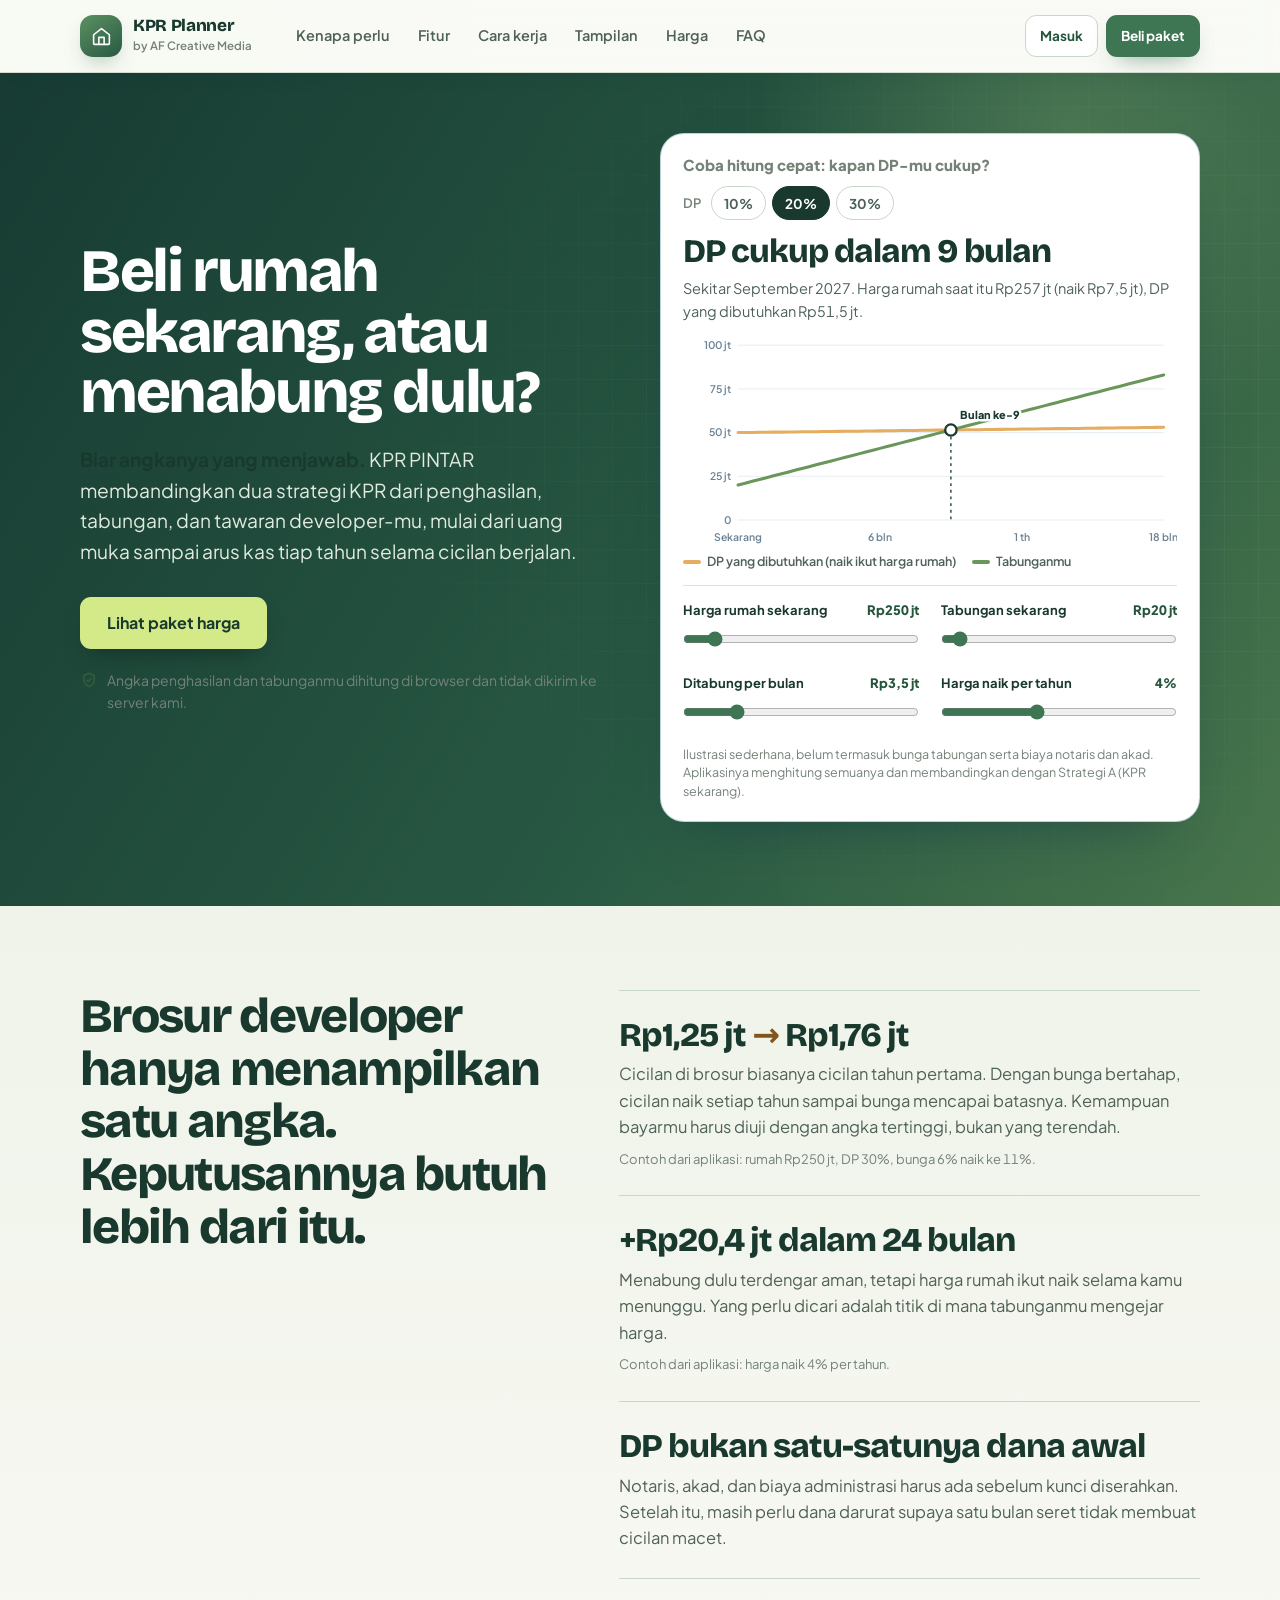
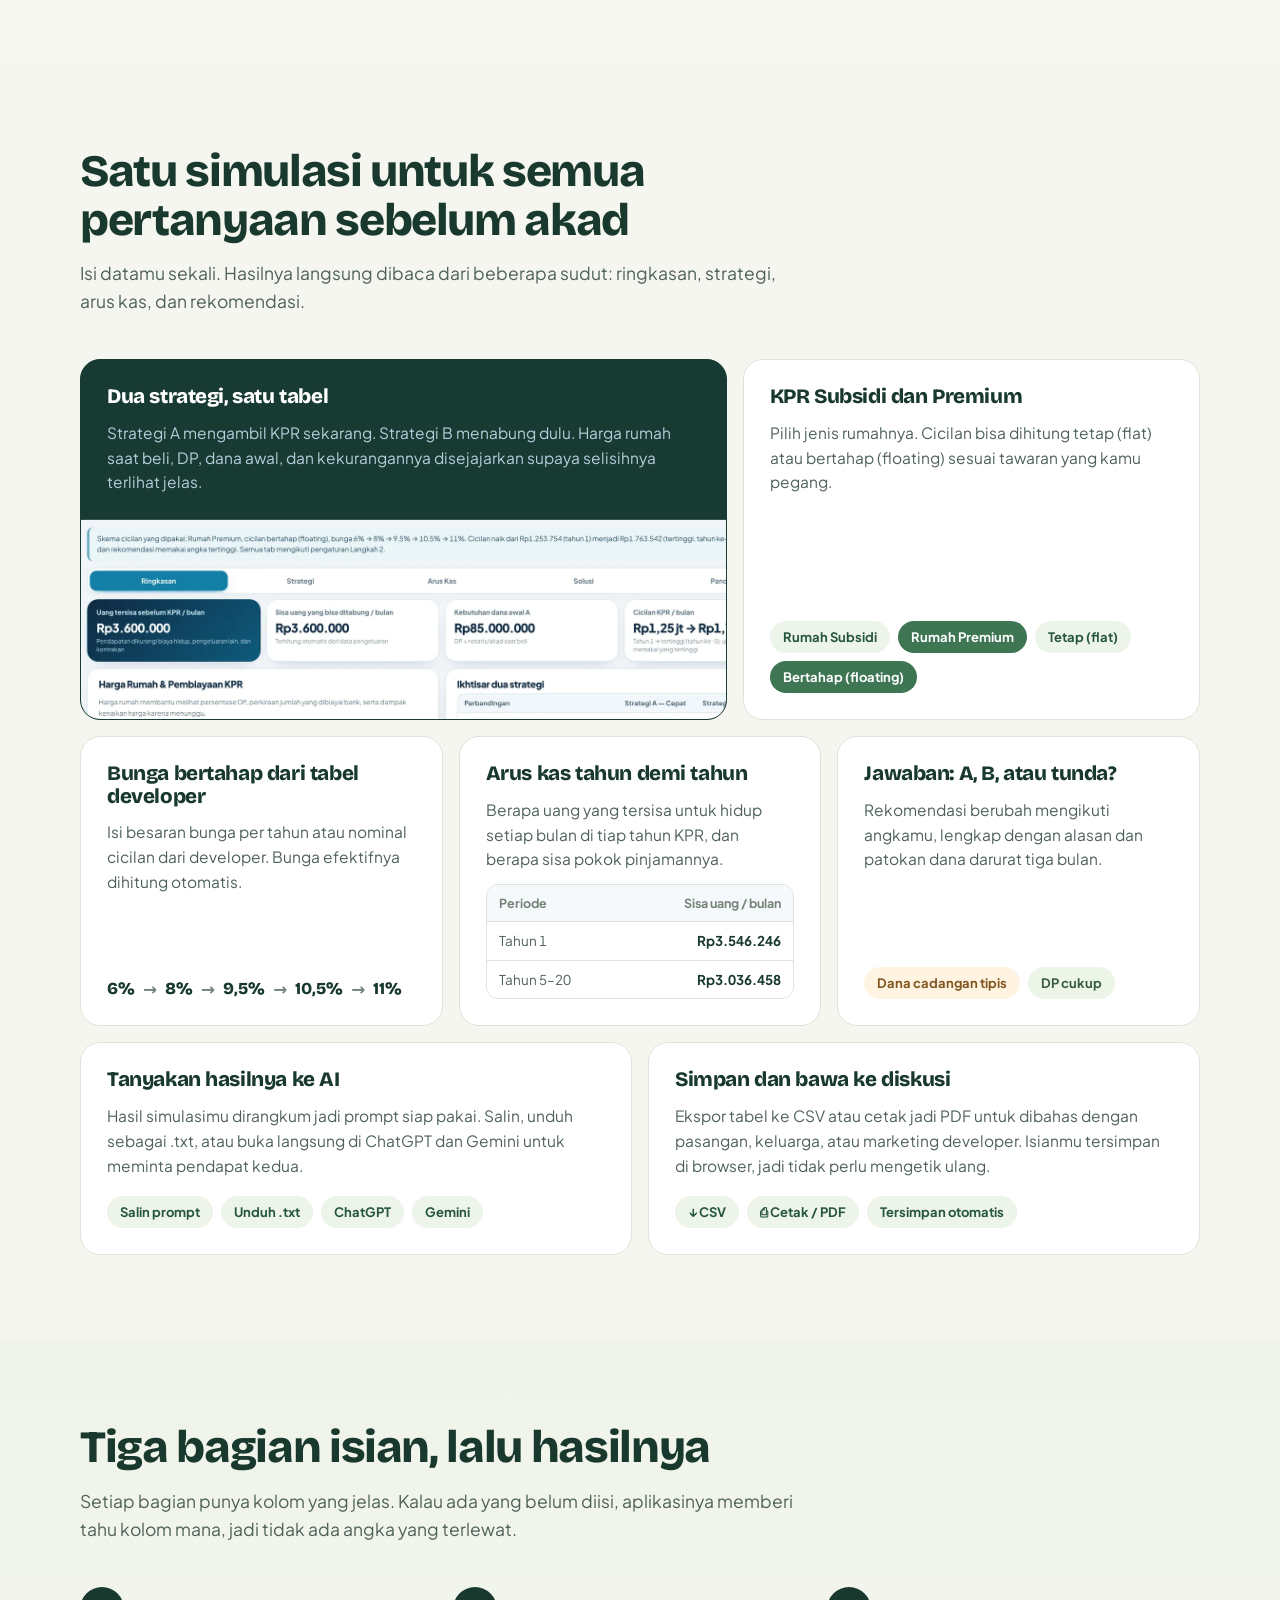
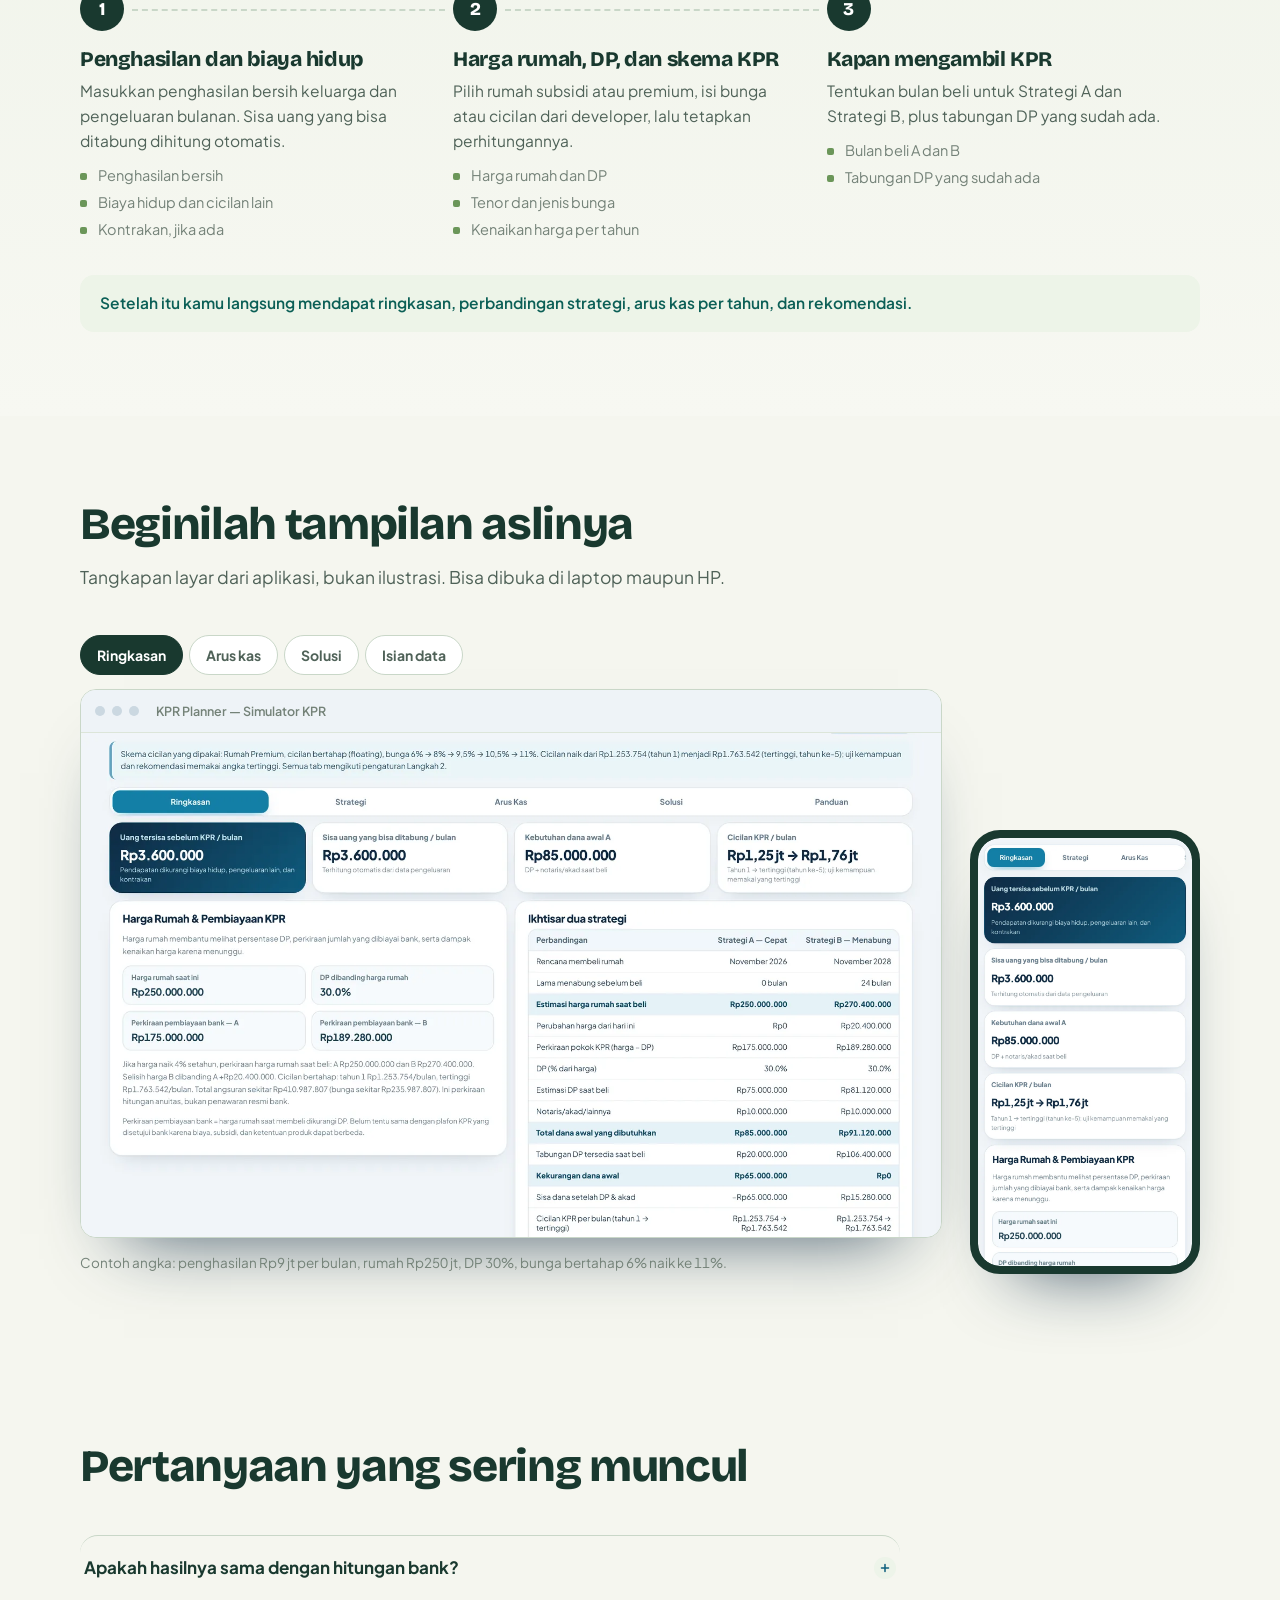
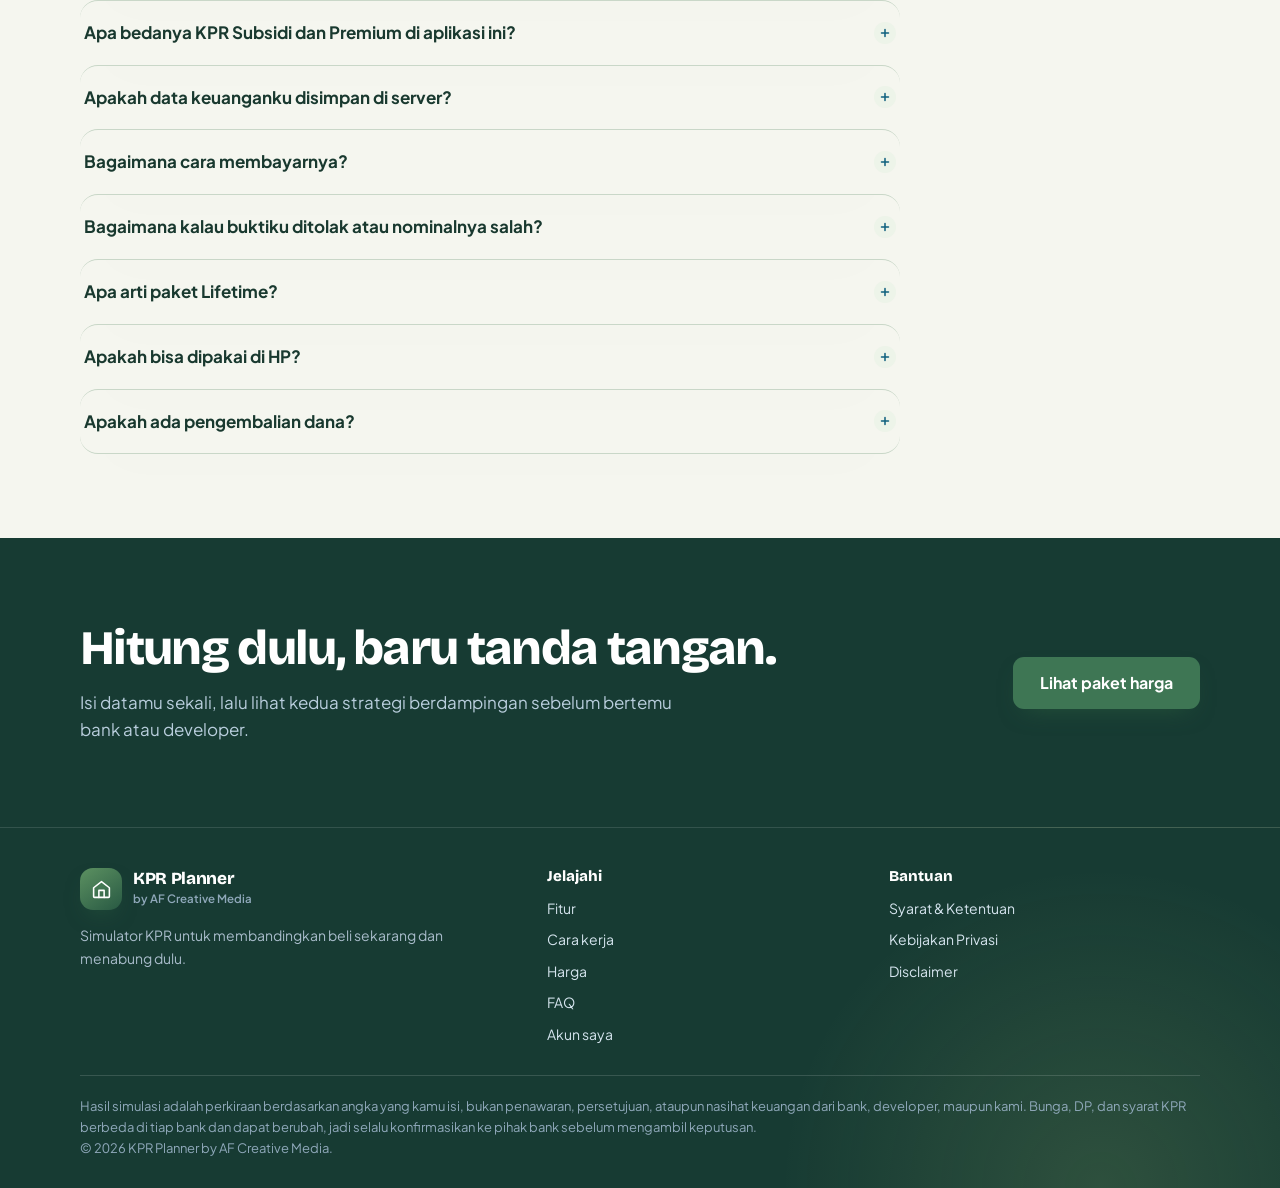
==== commit aa471594: "Implement package upgrades and payment improvements Add package upgrade pricing, payment approval no" ====
--- a/kprpintar/index.html
+++ b/kprpintar/index.html
@@ -4,14 +4,14 @@
     <meta charset="utf-8" />
     <meta name="viewport" content="width=device-width,initial-scale=1" />
     <title>
-      KPR PINTAR — Simulator KPR: beli rumah sekarang atau menabung dulu
+      KPR Planner — Simulator KPR: beli rumah sekarang atau menabung dulu
     </title>
     <meta
       name="description"
       content="Simulator KPR yang membandingkan ambil KPR sekarang dengan menabung dulu. Subsidi dan Premium, bunga bertahap, arus kas per tahun, dan rekomendasi dari angkamu sendiri."
     />
     <meta name="theme-color" content="#147fa6" />
-    <meta property="og:title" content="KPR PINTAR — Simulator KPR" />
+    <meta property="og:title" content="KPR Planner — Simulator KPR" />
     <meta
       property="og:description"
       content="Beli rumah sekarang, atau menabung dulu? Bandingkan dua strategi KPR dari angkamu sendiri."
@@ -983,7 +983,7 @@
   <body>
     <header class="nav" id="top">
       <div class="container">
-        <a class="brand" href="index.html" aria-label="KPR PINTAR — beranda">
+        <a class="brand" href="index.html" aria-label="KPR Planner — beranda">
           <span class="brand-mark"
             ><svg
               viewBox="0 0 24 24"
@@ -996,7 +996,7 @@
               <path d="m3 10 9-7 9 7v10a1 1 0 0 1-1 1H4a1 1 0 0 1-1-1z" />
               <path d="M9 21v-8h6v8" /></svg
           ></span>
-          <span><b>KPR PINTAR</b><small>by AF Creative Media</small></span>
+          <span><b>KPR Planner</b><small>by AF Creative Media</small></span>
         </a>
         <nav class="nav-links" aria-label="Menu utama">
           <a href="#masalah">Kenapa perlu</a><a href="#fitur">Fitur</a
@@ -1244,7 +1244,7 @@
                   width="1600"
                   height="937"
                   loading="lazy"
-                  alt="Tabel ikhtisar dua strategi di KPR PINTAR"
+                  alt="Tabel ikhtisar dua strategi di KPR Planner"
                 />
               </div>
             </article>
@@ -1432,7 +1432,7 @@
               </div>
               <div class="frame">
                 <div class="frame-bar">
-                  <i></i><i></i><i></i><span>KPR PINTAR — Simulator KPR</span>
+                  <i></i><i></i><i></i><span>KPR Planner — Simulator KPR</span>
                 </div>
                 <img
                   id="shotImg"
@@ -1453,7 +1453,7 @@
                   src="assets/img/app-mobile.webp"
                   width="780"
                   height="1560"
-                  alt="Tampilan KPR PINTAR di layar HP"
+                  alt="Tampilan KPR Planner di layar HP"
                 />
               </div>
             </div>
@@ -1469,7 +1469,7 @@
             <details>
               <summary>Apakah hasilnya sama dengan hitungan bank?</summary>
               <p>
-                Tidak selalu. KPR PINTAR memakai perhitungan anuitas dari angka
+                Tidak selalu. KPR Planner memakai perhitungan anuitas dari angka
                 yang kamu isi, jadi hasilnya perkiraan. Persetujuan, plafon,
                 bunga final, dan biaya tambahan tetap ditentukan bank dan
                 developer. Gunakan hasilnya untuk mempersiapkan diri sebelum
@@ -1523,7 +1523,7 @@
               <summary>Apa arti paket Lifetime?</summary>
               <p>
                 Akses tanpa batas waktu untuk akunmu, tanpa biaya perpanjangan,
-                selama layanan KPR PINTAR masih berjalan. Rinciannya ada di
+                selama layanan KPR Planner masih berjalan. Rinciannya ada di
                 Syarat &amp; Ketentuan.
               </p>
             </details>
@@ -1590,7 +1590,7 @@
                   <path d="m3 10 9-7 9 7v10a1 1 0 0 1-1 1H4a1 1 0 0 1-1-1z" />
                   <path d="M9 21v-8h6v8" /></svg></span
               ><span
-                ><b>KPR PINTAR</b><small>by AF Creative Media</small></span
+                ><b>KPR Planner</b><small>by AF Creative Media</small></span
               ></a
             >
             <p style="margin-top: 14px; max-width: 38ch">
@@ -1628,7 +1628,7 @@
           penawaran, persetujuan, ataupun nasihat keuangan dari bank, developer,
           maupun kami. Bunga, DP, dan syarat KPR berbeda di tiap bank dan dapat
           berubah, jadi selalu konfirmasikan ke pihak bank sebelum mengambil
-          keputusan.<br />© 2026 KPR PINTAR by AF Creative Media.
+          keputusan.<br />© 2026 KPR Planner by AF Creative Media.
         </p>
       </div>
     </footer>
@@ -1673,16 +1673,21 @@
         };
         var requestedPackage = new URLSearchParams(location.search).get("paket");
         var packageLabels = {
-          rencana: "Rencana Rumahku",
-          tools: "Financial Tools",
+          rencana: "Paket 1",
+          tools: "Paket 2",
+          semua: "Paket 3",
         };
         if (packageLabels[requestedPackage]) {
           $("subscriptionTitle").textContent =
-            "Paket " + packageLabels[requestedPackage];
+            requestedPackage === "semua"
+              ? packageLabels[requestedPackage]
+              : packageLabels[requestedPackage] + " & Upgrade";
           $("subscriptionDescription").textContent =
-            "Pilih akses " +
-            packageLabels[requestedPackage] +
-            ". Akses dibuka setelah pembayaran diverifikasi.";
+            requestedPackage === "semua"
+              ? "Pilih Paket 3. Akses dibuka setelah pembayaran diverifikasi."
+              : "Pilih " +
+                packageLabels[requestedPackage] +
+                " atau paket lebih tinggi. Harga upgrade dihitung otomatis jika kamu memiliki paket aktif.";
         }
 
         /* ---------- simulasi cepat: kapan DP cukup ---------- */
@@ -1913,23 +1918,55 @@
 
         /* ---------- harga ---------- */
         var CHECK = RCUI.icon.check;
-        function planCard(p, user) {
+        function packageGroupLabel(group) {
+          return group === "rencana"
+            ? "Paket 1"
+            : group === "tools"
+              ? "Paket 2"
+              : "Paket 3";
+        }
+        function planCard(p, user, orders) {
           var life = p.durasi_hari == null,
             group = RCApi.planGroup(p),
             admin = !!(user && user.is_admin),
             legacy = !!(user && RCApi.hasLegacyAccess(user)),
             own =
               !admin && !legacy && RCApi.hasPlanAccess(user, group),
-            isLife = !admin && RCApi.hasLifetimeAccess(user, group);
-          var per = life
-            ? "sekali bayar, tanpa batas waktu"
-            : "untuk " + RCApi.durasiLabel(p.durasi_hari);
-          var eq =
-            !life && p.durasi_hari >= 90
+            isLife = !admin && RCApi.hasLifetimeAccess(user, group),
+            quote = RCApi.quoteUpgrade(user, p, orders),
+            upgrade = quote;
+          var per = upgrade
+            ? "Upgrade dari " +
+              packageGroupLabel(upgrade.group) +
+              " · " +
+              (upgrade.lifetime
+                ? "masa aktif seumur hidup"
+                : "sampai " + RCApi.tgl(upgrade.expiry))
+            : life
+              ? "sekali bayar, tanpa batas waktu"
+              : "untuk " + RCApi.durasiLabel(p.durasi_hari);
+          var eq = upgrade
+            ? upgrade.total === 0
+              ? "Harga normal " +
+                RCApi.rp(p.harga) +
+                " tertutup kredit " +
+                RCApi.rp(upgrade.credit) +
+                (upgrade.surplus
+                  ? " · sisa " +
+                    RCApi.rp(upgrade.surplus) +
+                    " dibawa ke upgrade berikutnya"
+                  : " · akses langsung tanpa transfer")
+              : "Harga normal " +
+                RCApi.rp(p.harga) +
+                " − kredit " +
+                RCApi.rp(upgrade.credit) +
+                " · tanpa kode unik"
+            : !life && p.durasi_hari >= 90
               ? "≈ " +
                 RCApi.rp(Math.round(p.harga / (p.durasi_hari / 30))) +
                 " per bulan"
               : "";
+          var price = upgrade ? upgrade.total : p.harga;
           var label;
           if (admin) label = "Pilih paket " + p.nama;
           else if (isLife) label = "Kamu sudah Lifetime";
@@ -1950,7 +1987,7 @@
             RCUI.esc(p.deskripsi || "") +
             "</p>" +
             '<div class="price">' +
-            RCApi.rp(p.harga) +
+            RCApi.rp(price) +
             '</div><div class="per">' +
             per +
             '</div><div class="eq">' +
@@ -1984,21 +2021,27 @@
         }
         RCUI.start().then(function (user) {
           if (user === null && RCApi.blocked) return;
-          RCApi.getPlans().then(
-            function (plans) {
+          var orderRequest =
+            user && !user.is_admin
+              ? RCApi.getMyOrders()
+              : Promise.resolve([]);
+          Promise.all([RCApi.getPlans(), orderRequest]).then(
+            function (result) {
+              var plans = result[0],
+                orders = result[1],
+                packageRanks = { rencana: 1, tools: 2, semua: 3 },
+                minimumRank = packageRanks[requestedPackage] || 0;
               var visiblePlans = plans.filter(function (p) {
                 return (
-                  !packageLabels[requestedPackage] ||
-                  RCApi.planGroup(p) === requestedPackage ||
-                  RCApi.planGroup(p) === "semua"
+                  !minimumRank ||
+                  (packageRanks[RCApi.planGroup(p)] || 0) >= minimumRank
                 );
               });
               if (!visiblePlans.length) {
                 $("subscriptionPlans").innerHTML =
                   '<div class="plans-state">' +
                   (packageLabels[requestedPackage]
-                    ? "Paket " +
-                      RCUI.esc(packageLabels[requestedPackage]) +
+                    ? RCUI.esc(packageLabels[requestedPackage]) +
                       " belum tersedia."
                     : "Paket belum tersedia.") +
                   " Silakan kembali lagi nanti.</div>";
@@ -2007,7 +2050,7 @@
               $("subscriptionPlans").innerHTML =
                 visiblePlans
                   .map(function (p) {
-                    return planCard(p, user);
+                    return planCard(p, user, orders);
                   })
                   .join("");
             },
--- a/kprpintar/assets/site.css
+++ b/kprpintar/assets/site.css
@@ -1,4 +1,4 @@
-/* KPR PINTAR — gaya bersama (landing, akun, pembayaran, admin)
+/* KPR Planner — gaya bersama (landing, akun, pembayaran, admin)
    Semua warna ada di token :root di bawah; ganti di sini untuk mengubah tema seluruh situs. */
 @font-face {
   font-family: "Bricolage Grotesque";
--- a/kprpintar/assets/modern.css
+++ b/kprpintar/assets/modern.css
@@ -1,4 +1,4 @@
-/* KPR PINTAR — visual layer 2026 */
+/* KPR Planner — visual layer 2026 */
 :root {
   --modern-bg: #f3f7f9;
   --modern-ink: #102a43;
@@ -360,3 +360,249 @@
     margin-inline: -6px;
   }
 }
+
+/* KPR Planner visual system: forest green, soft sage, and warm ivory. */
+:root {
+  --ink: #19392f;
+  --ink2: #4f6258;
+  --muted: #748278;
+  --line: #dce5d9;
+  --line2: #c9d7c8;
+  --brand: #3e7654;
+  --brand-d: #25553d;
+  --brand-50: #edf4e9;
+  --aqua: #6b9659;
+  --aqua-d: #355d3d;
+  --aqua-50: #edf4e8;
+  --amber: #e5ad61;
+  --amber-d: #80551e;
+  --amber-50: #fff4e1;
+  --navy: #173b33;
+  --on-navy: #ffffff;
+  --on-navy-2: #d3e2d5;
+  --navy-line: #ffffff24;
+  --paper: #f5f6ef;
+  --white: #ffffff;
+  --modern-bg: #f5f6ef;
+  --modern-ink: #19392f;
+  --modern-brand: #3e7654;
+  --modern-teal: #6b9659;
+  --modern-line: #dce5d9;
+  --modern-shadow: 0 20px 46px -32px rgba(37, 76, 53, .36);
+}
+
+html {
+  scrollbar-color: #b7c8ad #f5f6ef;
+}
+
+body {
+  background:
+    radial-gradient(circle at 8% 2%, rgba(161, 190, 122, .16), transparent 25rem),
+    radial-gradient(circle at 96% 14%, rgba(225, 173, 97, .10), transparent 22rem),
+    #f5f6ef;
+}
+
+:focus-visible {
+  outline-color: #6b9659aa;
+}
+
+.nav {
+  border-color: rgba(207, 219, 202, .9);
+  background: rgba(250, 251, 247, .9);
+}
+
+.brand-mark {
+  background: linear-gradient(145deg, #5c9161, #285943);
+  box-shadow: 0 10px 22px -10px rgba(49, 104, 67, .58);
+}
+
+.nav-links a:hover,
+.menu a:hover,
+.menu button:hover {
+  background: #edf4e9;
+  color: #25553d;
+}
+
+.nav-toggle {
+  border-color: #c9d7c8;
+}
+
+.btn-primary,
+.btn-aqua {
+  background: #3e7654;
+  box-shadow: 0 10px 24px -12px rgba(45, 98, 62, .7);
+}
+
+.btn-primary:hover,
+.btn-aqua:hover {
+  background: #25553d;
+}
+
+.btn-ghost {
+  color: #25553d;
+  border-color: #c9d7c8;
+}
+
+.btn-ghost:hover,
+.btn-light:hover {
+  background: #edf4e9;
+}
+
+.inp:focus,
+.field input:focus,
+.field select:focus,
+.field textarea:focus {
+  border-color: #6b9659;
+  box-shadow: 0 0 0 4px rgba(107, 150, 89, .14);
+}
+
+.hero {
+  color: #fff !important;
+  background:
+    radial-gradient(circle at 84% 8%, rgba(210, 232, 142, .2), transparent 20rem),
+    linear-gradient(122deg, #173b33 0%, #285943 60%, #49764c 100%) !important;
+}
+
+.hero::before {
+  background-image:
+    linear-gradient(rgba(255, 255, 255, .075) 1px, transparent 1px),
+    linear-gradient(90deg, rgba(255, 255, 255, .075) 1px, transparent 1px) !important;
+  opacity: .7 !important;
+}
+
+.hero h1,
+.hero h1 span {
+  color: #fff !important;
+}
+
+.hero h1 span {
+  color: #d4e987 !important;
+}
+
+.hero .lead,
+.hero-note {
+  color: #e0eadf;
+}
+
+.hero-note svg {
+  color: #d4e987;
+}
+
+.hero .btn-primary {
+  background: #d4e987;
+  color: #19392f;
+  box-shadow: 0 12px 25px -12px rgba(8, 24, 16, .6);
+}
+
+.hero .btn-primary:hover {
+  background: #e0f39e;
+}
+
+.sim,
+.card,
+.panel,
+.blk,
+.price,
+.access,
+.hist {
+  border-color: #dce5d9;
+  box-shadow: 0 18px 42px -32px rgba(37, 76, 53, .42);
+}
+
+.sec.alt {
+  background: linear-gradient(180deg, #eff3e9, #f7f8f2) !important;
+}
+
+.bx.dark,
+.stat.hot,
+.site-foot {
+  background-color: #173b33;
+  border-color: #173b33;
+}
+
+.bx.dark {
+  background: linear-gradient(145deg, #173b33, #285943);
+}
+
+.site-foot {
+  background:
+    radial-gradient(circle at 86% 100%, rgba(212, 233, 135, .12), transparent 20rem),
+    #173b33 !important;
+}
+
+.pill,
+.chip {
+  border-color: #d5e1d1;
+}
+
+.pill.on,
+.chip[aria-pressed="true"] {
+  background: #285943;
+  border-color: #285943;
+  color: #fff;
+}
+
+.amount {
+  background: linear-gradient(135deg, #edf4e9, #f8f8f0) !important;
+  border-color: #dce5d9 !important;
+}
+
+.drop {
+  background: #fafbf7;
+}
+
+.drop:hover,
+.drop.over {
+  border-color: #6b9659;
+  background: #f1f6e9;
+}
+
+.adm .side a:hover,
+.tbl tbody tr:hover,
+.tbl tr.rowlink:hover td {
+  background: #f0f5eb;
+}
+
+.adm .side a[aria-current="page"] {
+  background: #285943;
+  color: #fff;
+}
+
+.stat.hot small {
+  color: #d3e2d5;
+}
+
+.stat.hot b {
+  color: #fff;
+}
+
+.tbl th {
+  background: #f1f5eb;
+}
+
+.page-simple {
+  background:
+    radial-gradient(circle at 100% 0, rgba(107, 150, 89, .1), transparent 28rem),
+    transparent;
+}
+
+@media (max-width: 900px) {
+  .hero .container {
+    grid-template-columns: 1fr;
+    gap: 34px;
+  }
+}
+
+@media (max-width: 560px) {
+  .hero {
+    padding-block: 48px !important;
+  }
+
+  .hero .container {
+    gap: 28px;
+  }
+
+  .sec {
+    padding-block: 60px;
+  }
+}
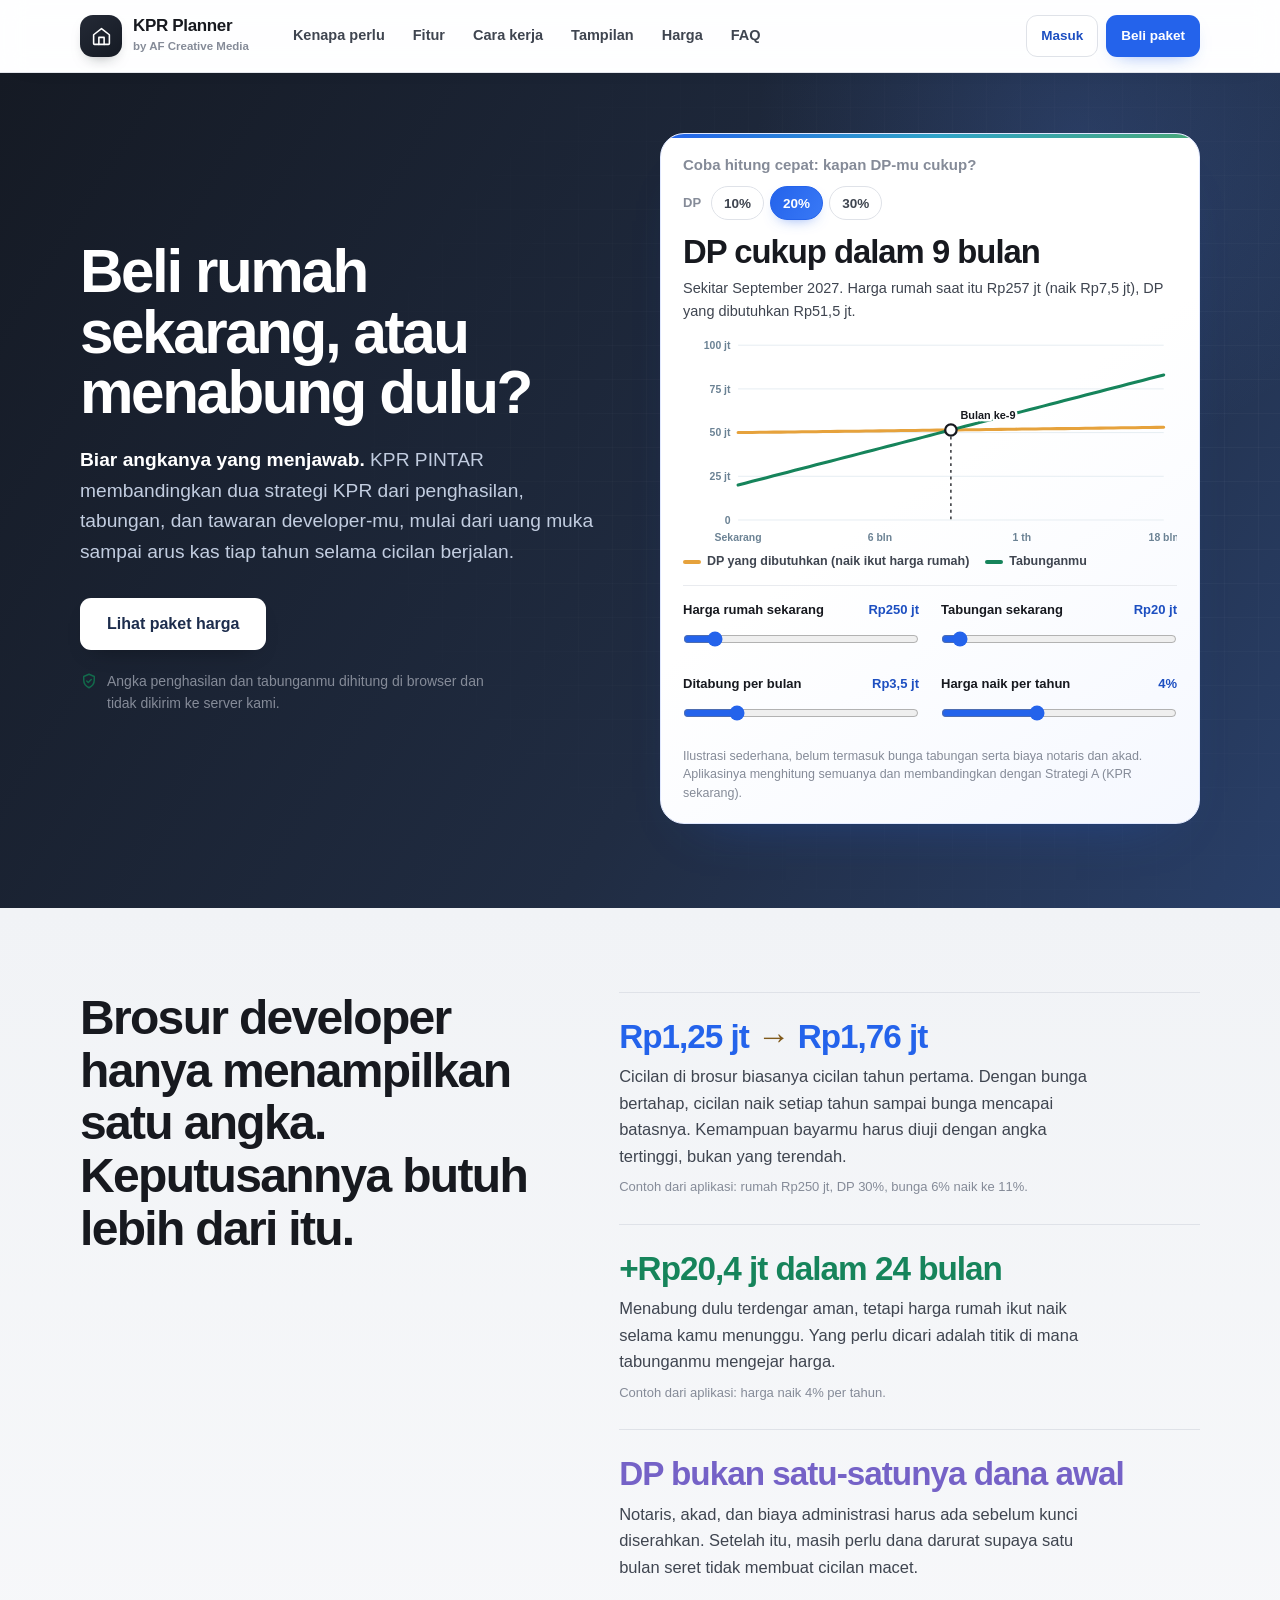
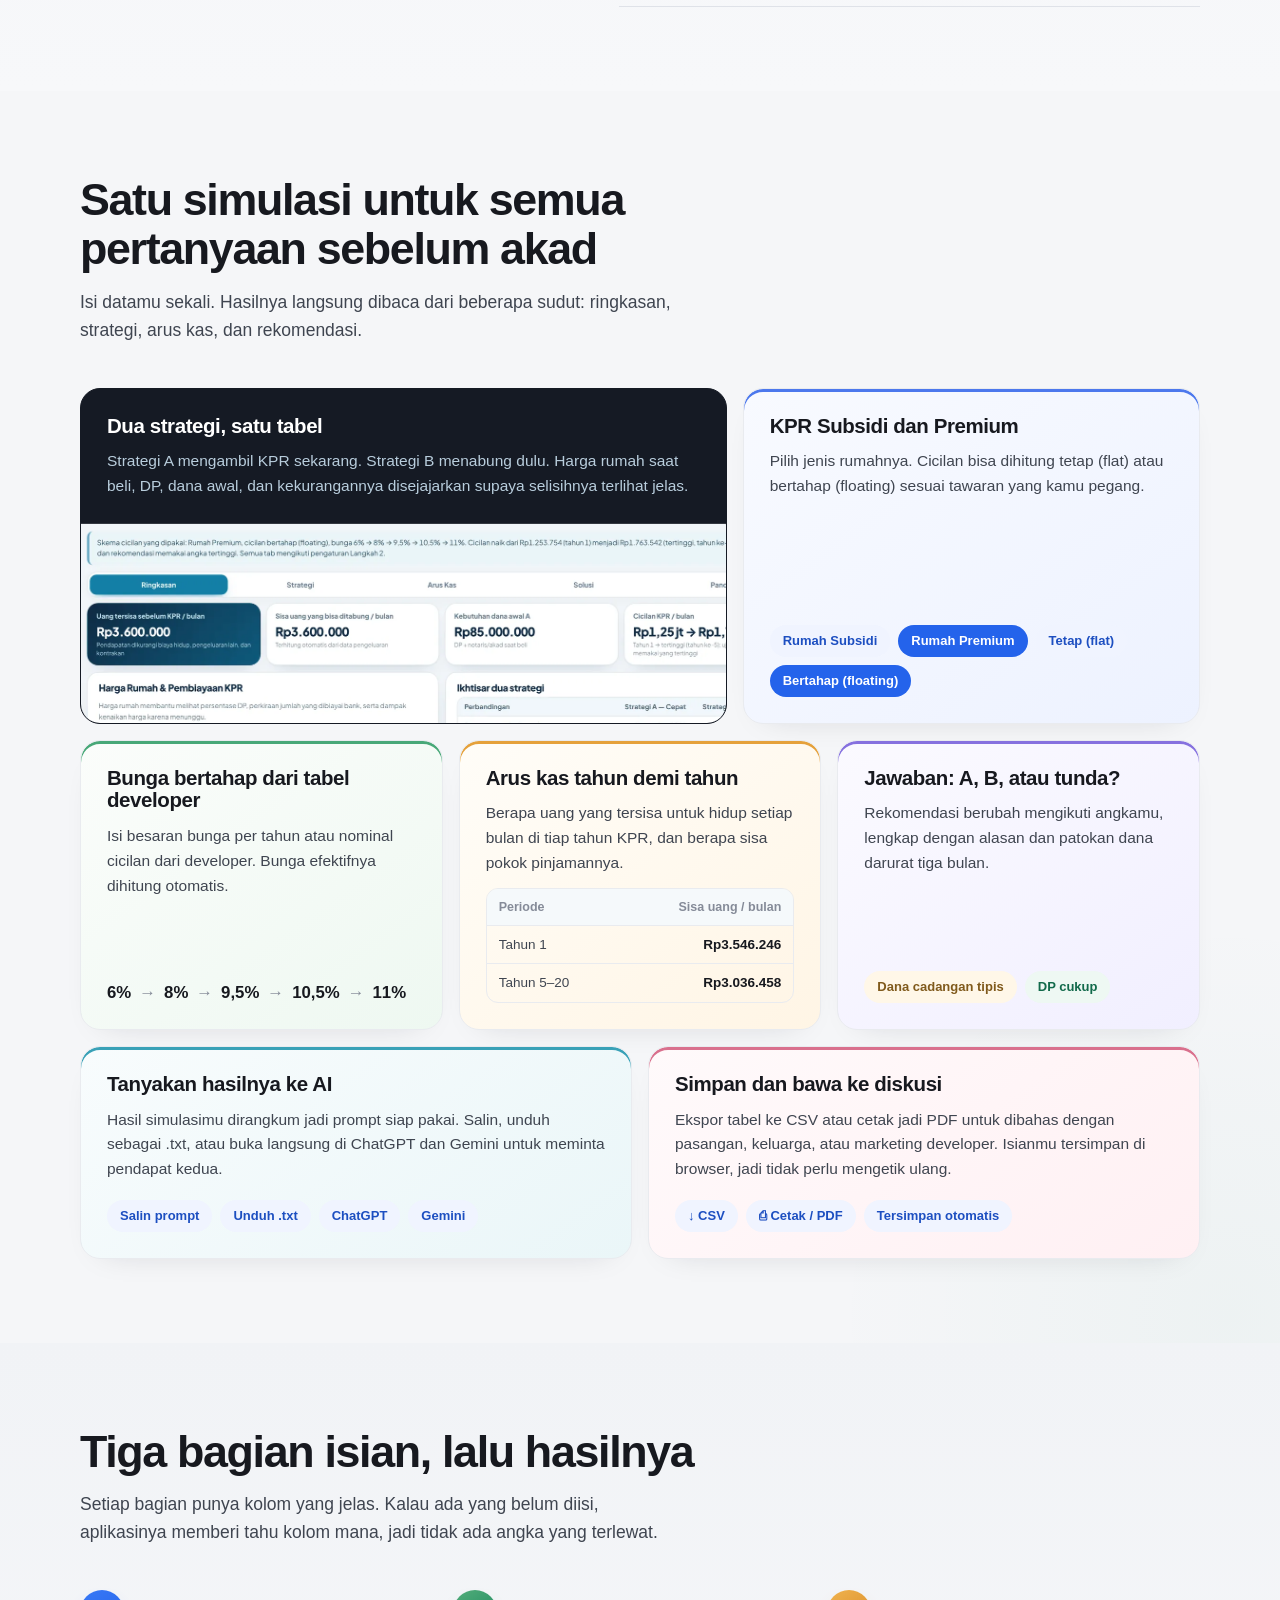
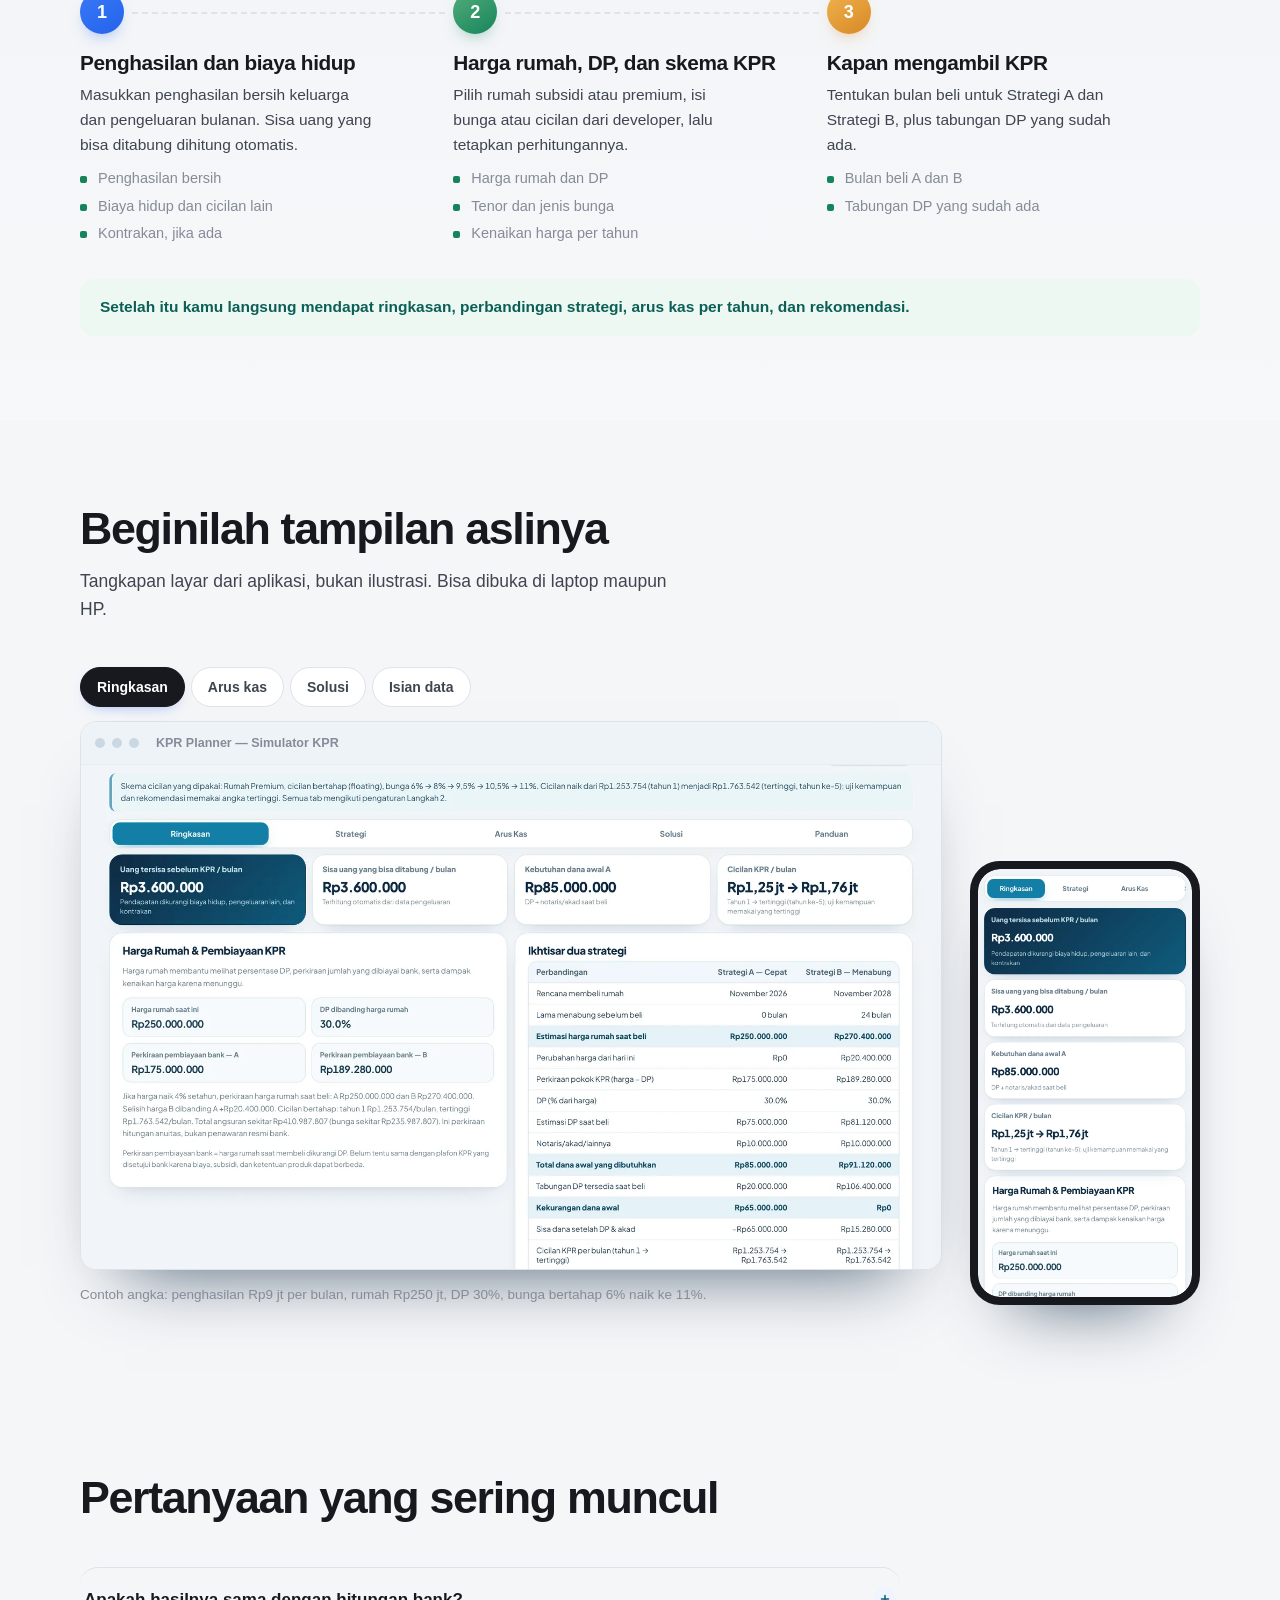
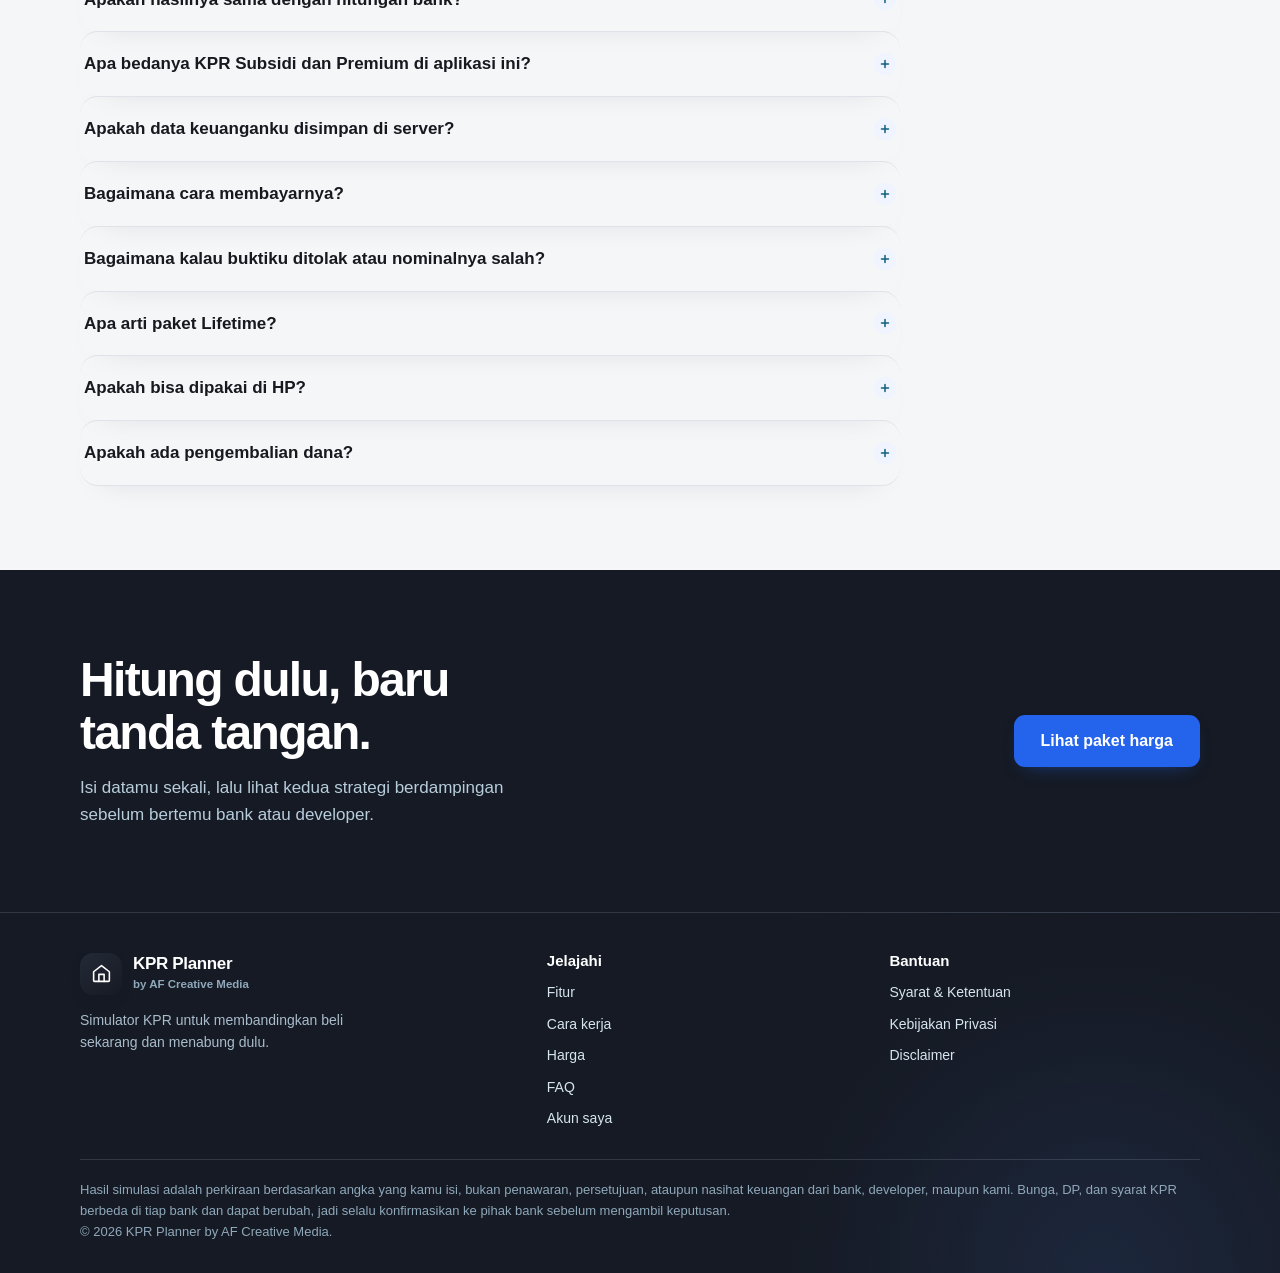
==== commit 2ad7e40e: "Refresh UI with glassmorphism and minimalist theme Co-authored-by: Copilot <223556219+Copilot@users." ====
--- a/kprpintar/index.html
+++ b/kprpintar/index.html
@@ -10,7 +10,7 @@
       name="description"
       content="Simulator KPR yang membandingkan ambil KPR sekarang dengan menabung dulu. Subsidi dan Premium, bunga bertahap, arus kas per tahun, dan rekomendasi dari angkamu sendiri."
     />
-    <meta name="theme-color" content="#147fa6" />
+    <meta name="theme-color" content="#f5f6f8" />
     <meta property="og:title" content="KPR Planner — Simulator KPR" />
     <meta
       property="og:description"
--- a/kprpintar/assets/modern.css
+++ b/kprpintar/assets/modern.css
@@ -606,3 +606,474 @@
     padding-block: 60px;
   }
 }
+
+/* Apple-minimal visual layer; layout remains defined by each page. */
+:root {
+  --ink: #17191f;
+  --ink2: #3f4550;
+  --muted: #858b98;
+  --line: #e9ebef;
+  --line2: #dfe2e8;
+  --brand: #2463eb;
+  --brand-d: #1d4fc1;
+  --brand-50: #f0f4ff;
+  --aqua: #16845b;
+  --aqua-d: #126a4b;
+  --aqua-50: #eef8f3;
+  --amber: #e6a23c;
+  --amber-d: #805a1c;
+  --amber-50: #fff7e8;
+  --red: #d92d20;
+  --red-50: #fff1f0;
+  --navy: #151a24;
+  --on-navy: #ffffff;
+  --on-navy-2: #c2cde0;
+  --navy-line: #ffffff20;
+  --paper: #f5f6f8;
+  --white: #ffffff;
+  --modern-bg: #f5f6f8;
+  --modern-ink: #17191f;
+  --modern-brand: #2463eb;
+  --modern-teal: #16845b;
+  --modern-line: #e9ebef;
+  --modern-shadow: 0 12px 32px -24px rgba(23, 25, 31, .22);
+  --f-head: Inter, -apple-system, BlinkMacSystemFont, "Segoe UI", sans-serif;
+  --f-body: Inter, -apple-system, BlinkMacSystemFont, "Segoe UI", sans-serif;
+}
+
+html {
+  scrollbar-color: #c9ced7 #f5f6f8;
+}
+
+body {
+  color: var(--ink2);
+  background: #f5f6f8;
+  font-family: var(--f-body);
+}
+
+button,
+input,
+select,
+textarea {
+  font-family: var(--f-body);
+}
+
+h1,
+h2,
+h3,
+h4 {
+  color: var(--ink);
+}
+
+:focus-visible {
+  outline-color: #2463eb77;
+}
+
+.nav {
+  border-color: rgba(224, 227, 233, .9);
+  background: rgba(255, 255, 255, .9);
+  box-shadow: 0 8px 26px -24px rgba(23, 25, 31, .32);
+}
+
+.brand-mark {
+  background: linear-gradient(145deg, #242a36, #151a24);
+  box-shadow: 0 7px 16px -10px rgba(21, 26, 36, .65);
+}
+
+.nav-links a:hover,
+.menu a:hover,
+.menu button:hover {
+  background: var(--brand-50);
+  color: var(--brand-d);
+}
+
+.nav-toggle {
+  border-color: var(--line2);
+}
+
+.btn-primary,
+.btn-aqua {
+  background: var(--brand);
+  box-shadow: 0 8px 20px -12px rgba(36, 99, 235, .65);
+}
+
+.btn-primary:hover,
+.btn-aqua:hover {
+  background: var(--brand-d);
+}
+
+.btn-ghost {
+  color: var(--brand-d);
+  border-color: var(--line2);
+}
+
+.btn-ghost:hover,
+.btn-light:hover {
+  background: var(--brand-50);
+}
+
+.inp:focus,
+.field input:focus,
+.field select:focus,
+.field textarea:focus {
+  border-color: var(--brand);
+  box-shadow: 0 0 0 4px rgba(36, 99, 235, .12);
+}
+
+.hero {
+  color: #fff !important;
+  background:
+    radial-gradient(circle at 84% 8%, rgba(79, 125, 224, .2), transparent 20rem),
+    linear-gradient(122deg, #151a24 0%, #202c42 60%, #293f68 100%) !important;
+}
+
+.hero::before {
+  background-image:
+    linear-gradient(rgba(255, 255, 255, .055) 1px, transparent 1px),
+    linear-gradient(90deg, rgba(255, 255, 255, .055) 1px, transparent 1px) !important;
+  opacity: .7 !important;
+}
+
+.hero h1,
+.hero h1 span {
+  color: #fff !important;
+}
+
+.hero h1 span {
+  color: #a9c2ff !important;
+}
+
+.hero .lead,
+.hero-note {
+  color: #c2cde0;
+}
+
+.hero .lead b {
+  color: #fff !important;
+}
+
+.hero-note svg {
+  color: #a9c2ff;
+}
+
+.hero .btn-primary {
+  background: #fff !important;
+  color: #1d2d4d !important;
+  box-shadow: 0 10px 24px -14px rgba(0, 0, 0, .45);
+}
+
+.hero .btn-primary:hover {
+  background: #edf2ff !important;
+}
+
+.sim,
+.card,
+.panel,
+.blk,
+.price,
+.access,
+.hist,
+.stat,
+.pay-summary,
+.hk {
+  border-color: var(--line);
+  box-shadow: var(--modern-shadow);
+}
+
+.card,
+.panel,
+.blk,
+.sim,
+.price,
+.access,
+.hist,
+.pay-summary,
+.hk {
+  background-color: #fff;
+}
+
+.card,
+.blk,
+.panel {
+  border-radius: 15px !important;
+}
+
+.sec.alt {
+  background: linear-gradient(180deg, #f1f3f6, #f7f8fa) !important;
+}
+
+.bx.dark,
+.stat.hot,
+.site-foot {
+  background-color: #151a24;
+  border-color: #151a24;
+}
+
+.bx.dark {
+  background: linear-gradient(145deg, #151a24, #24344e);
+}
+
+.site-foot {
+  background:
+    radial-gradient(circle at 86% 100%, rgba(76, 115, 205, .14), transparent 20rem),
+    #151a24 !important;
+}
+
+.pill,
+.chip {
+  border-color: var(--line2);
+}
+
+.pill.on,
+.chip[aria-pressed="true"] {
+  background: #202b40;
+  border-color: #202b40;
+  color: #fff;
+}
+
+.amount {
+  background: linear-gradient(135deg, #f0f4ff, #f8faff) !important;
+  border-color: #e0e8ff !important;
+}
+
+.drop {
+  background: #fbfcfe;
+}
+
+.drop:hover,
+.drop.over {
+  border-color: var(--brand);
+  background: var(--brand-50);
+}
+
+.adm .side a:hover,
+.tbl tbody tr:hover,
+.tbl tr.rowlink:hover td {
+  background: #f4f6fb;
+}
+
+.adm .side a[aria-current="page"] {
+  background: #202b40;
+  color: #fff;
+}
+
+.stat.hot small {
+  color: #c2cde0;
+}
+
+.stat.hot b {
+  color: #fff;
+}
+
+.tbl th {
+  background: #f6f7f9;
+}
+
+.page-simple {
+  background:
+    radial-gradient(circle at 100% 0, rgba(36, 99, 235, .07), transparent 28rem),
+    transparent;
+}
+
+body {
+  background:
+    radial-gradient(circle at 4% 12%, rgba(36, 99, 235, .045), transparent 28rem),
+    radial-gradient(circle at 96% 48%, rgba(22, 132, 91, .035), transparent 25rem),
+    #f5f6f8;
+}
+
+.sim {
+  position: relative;
+  overflow: hidden;
+  background: linear-gradient(145deg, #fff 50%, #f5f8ff) !important;
+  border-color: #e0e8ff !important;
+  box-shadow:
+    0 28px 56px -40px rgba(36, 99, 235, .4),
+    0 2px 0 #fff inset !important;
+}
+
+.sim::before {
+  content: "";
+  position: absolute;
+  inset: 0 0 auto;
+  height: 4px;
+  border-radius: 24px 24px 0 0;
+  background: linear-gradient(90deg, #2463eb, #30a4c7 52%, #48a878);
+  pointer-events: none;
+}
+
+.sim-answer b {
+  color: #1d4fc1;
+}
+
+.sim .chip[aria-pressed="true"] {
+  background: linear-gradient(120deg, #2463eb, #3979f6);
+  border-color: #2463eb;
+  box-shadow: 0 6px 15px -9px rgba(36, 99, 235, .75);
+}
+
+.bento .bx:not(.dark) {
+  transition:
+    transform .2s ease,
+    box-shadow .2s ease,
+    border-color .2s ease;
+}
+
+.plan {
+  transition:
+    transform .2s ease,
+    box-shadow .2s ease,
+    border-color .2s ease;
+}
+
+.bento .bx:not(.dark):nth-child(2) {
+  background: linear-gradient(145deg, #f8faff, #edf2ff);
+  box-shadow: inset 0 3px 0 #4c78ed, var(--modern-shadow);
+}
+
+.bento .bx:not(.dark):nth-child(3) {
+  background: linear-gradient(145deg, #fbfdfb, #eef8f1);
+  box-shadow: inset 0 3px 0 #48a878, var(--modern-shadow);
+}
+
+.bento .bx:not(.dark):nth-child(4) {
+  background: linear-gradient(145deg, #fffdf8, #fff5e5);
+  box-shadow: inset 0 3px 0 #e5a13b, var(--modern-shadow);
+}
+
+.bento .bx:not(.dark):nth-child(5) {
+  background: linear-gradient(145deg, #fbfaff, #f1efff);
+  box-shadow: inset 0 3px 0 #8671df, var(--modern-shadow);
+}
+
+.bento .bx:not(.dark):nth-child(6) {
+  background: linear-gradient(145deg, #f8fcfd, #eaf6f8);
+  box-shadow: inset 0 3px 0 #39a1b7, var(--modern-shadow);
+}
+
+.bento .bx:not(.dark):nth-child(7) {
+  background: linear-gradient(145deg, #fffafb, #fff0f3);
+  box-shadow: inset 0 3px 0 #d9708d, var(--modern-shadow);
+}
+
+.facts .fact:nth-child(1) b {
+  color: #2463eb;
+}
+
+.facts .fact:nth-child(2) b {
+  color: #16845b;
+}
+
+.facts .fact:nth-child(3) b {
+  color: #7562c7;
+}
+
+.how > li:nth-child(1)::before {
+  background: linear-gradient(145deg, #3979f6, #2463eb);
+  box-shadow: 0 8px 18px -10px rgba(36, 99, 235, .75);
+}
+
+.how > li:nth-child(2)::before {
+  background: linear-gradient(145deg, #54ae7b, #16845b);
+  box-shadow: 0 8px 18px -10px rgba(22, 132, 91, .7);
+}
+
+.how > li:nth-child(3)::before {
+  background: linear-gradient(145deg, #f0b34f, #d78925);
+  box-shadow: 0 8px 18px -10px rgba(215, 137, 37, .7);
+}
+
+.plan.hl {
+  border-color: #9db8ff;
+  background: linear-gradient(150deg, #fff, #f4f7ff);
+  box-shadow:
+    inset 0 3px 0 #3979f6,
+    0 20px 46px -34px rgba(36, 99, 235, .7);
+}
+
+.plan.hl .tag {
+  background: linear-gradient(120deg, #2463eb, #3979f6);
+}
+
+.plan.life {
+  background:
+    radial-gradient(circle at 100% 0, rgba(90, 125, 210, .22), transparent 16rem),
+    linear-gradient(145deg, #151a24, #24344e);
+}
+
+.tabs button[aria-selected="true"] {
+  background: linear-gradient(120deg, #2463eb, #3979f6);
+  border-color: #2463eb;
+  box-shadow: 0 6px 16px -10px rgba(36, 99, 235, .7);
+}
+
+.faq details[open] {
+  border-radius: 12px;
+  background: linear-gradient(90deg, #f3f6ff, rgba(243, 246, 255, 0));
+}
+
+@media (hover: hover) {
+  .sim:hover {
+    box-shadow:
+      0 34px 62px -40px rgba(36, 99, 235, .5),
+      0 2px 0 #fff inset !important;
+  }
+
+  .bento .bx:not(.dark):hover {
+    transform: translateY(-3px);
+    border-color: #d3dcf4;
+    box-shadow: 0 20px 38px -27px rgba(23, 25, 31, .34);
+  }
+
+  .plan:hover {
+    transform: translateY(-3px);
+    box-shadow: 0 20px 40px -28px rgba(23, 25, 31, .3);
+  }
+}
+
+dialog:not(.debt-entry-dialog) {
+  border: 1px solid rgba(255, 255, 255, .72);
+  background: rgba(255, 255, 255, .76) !important;
+  -webkit-backdrop-filter: blur(22px) saturate(145%);
+  backdrop-filter: blur(22px) saturate(145%);
+  box-shadow: 0 30px 90px -38px rgba(17, 24, 39, .48) !important;
+}
+
+dialog::backdrop {
+  background: rgba(17, 24, 39, .34);
+  -webkit-backdrop-filter: blur(8px) saturate(115%);
+  backdrop-filter: blur(8px) saturate(115%);
+}
+
+dialog[open]:not(.debt-entry-dialog) {
+  animation: glass-popup-in .2s ease-out both;
+}
+
+dialog .dlg {
+  background: transparent;
+}
+
+.dlg-x,
+.subscription-dialog .sub-dlg-close {
+  background: rgba(255, 255, 255, .68);
+  border-color: rgba(255, 255, 255, .78);
+  -webkit-backdrop-filter: blur(10px);
+  backdrop-filter: blur(10px);
+}
+
+@keyframes glass-popup-in {
+  from {
+    opacity: 0;
+    transform: translateY(8px) scale(.985);
+  }
+  to {
+    opacity: 1;
+    transform: translateY(0) scale(1);
+  }
+}
+
+@media (prefers-reduced-motion: reduce) {
+  dialog[open]:not(.debt-entry-dialog) {
+    animation: none;
+  }
+}
